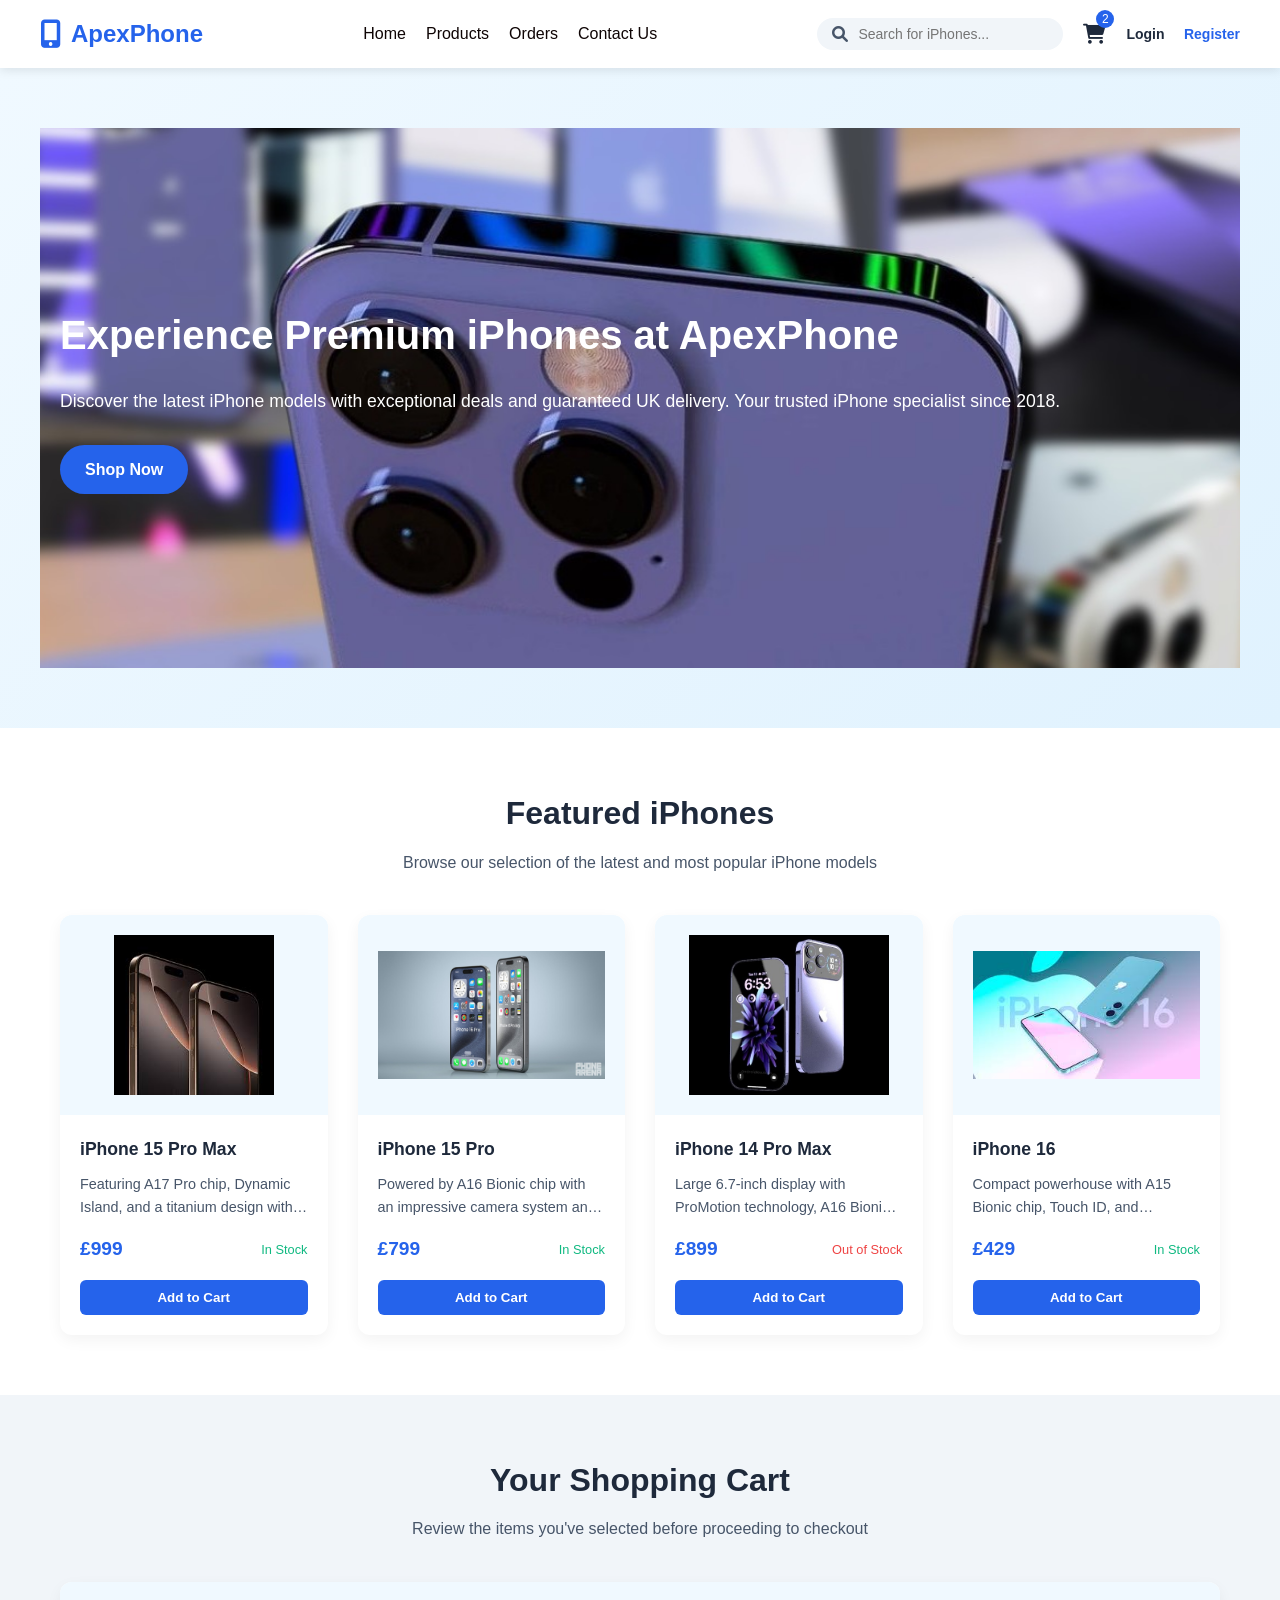
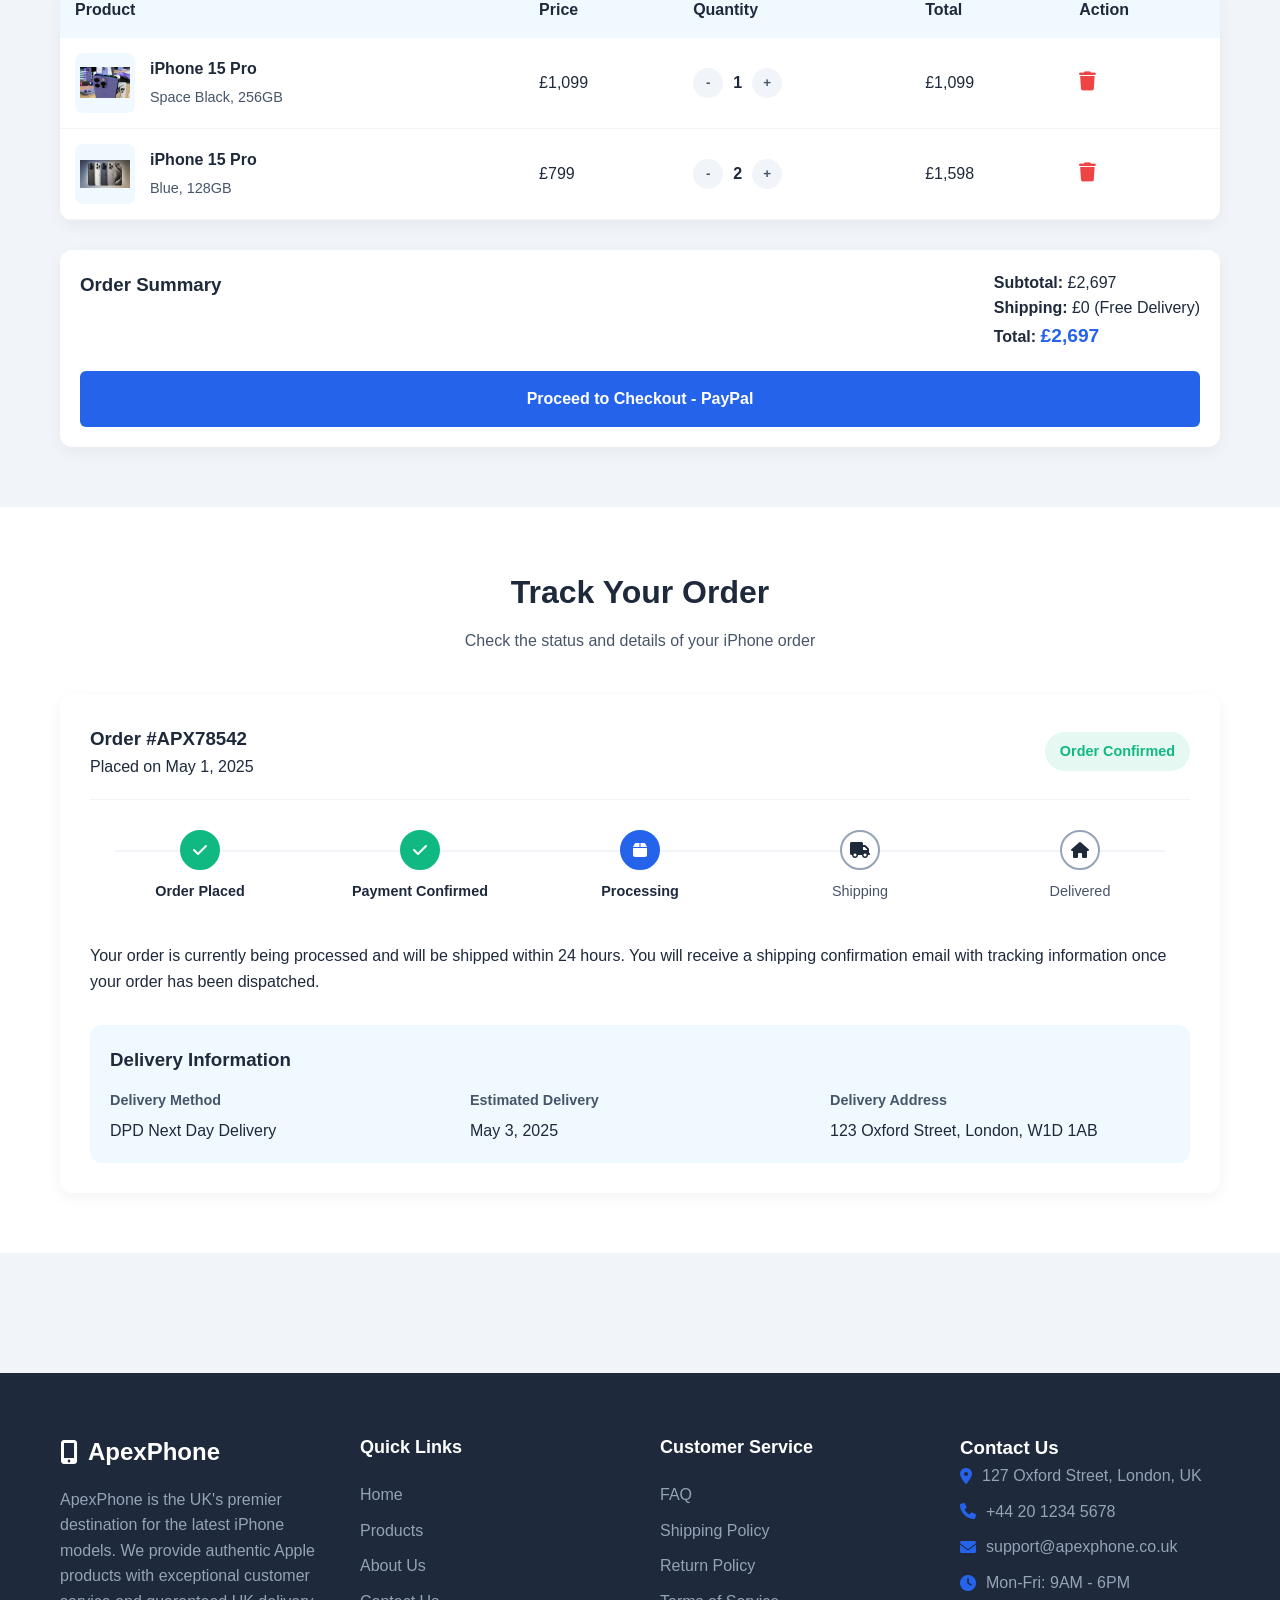
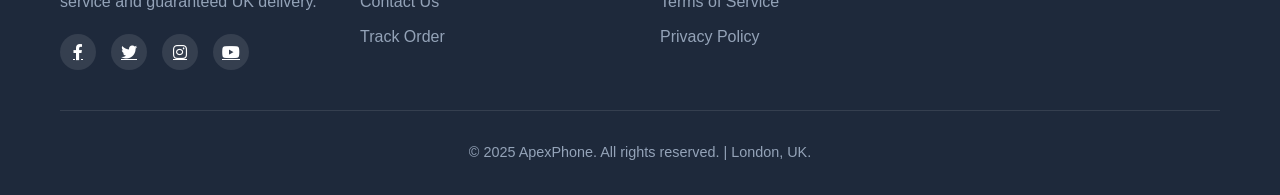
==== index.html @ 62a294e3 "apexphones" ====
<!DOCTYPE html>
<html lang="en">
    <head>
        <meta charset="UTF-8">
        <meta name="viewport" content="width=device-width, initial-scale=1.0">
        <title>ApexPhone - Premium iPhone Store</title>
        <link href="https://cdnjs.cloudflare.com/ajax/libs/font-awesome/6.0.0-beta3/css/all.min.css" rel="stylesheet">
        <link rel="stylesheet" href="styles.css">
    </head>

    <body>
        <!-- Header -->
        <header>
            <div class="container header-container">
                <a href="#" class="logo">
                    <i class="fas fa-mobile-alt"></i>
                    ApexPhone
                </a>
                <nav class="nav-menu" id="navMenu">
                    <ul>
                        <li><a href="#">Home</a></li>
                        <li><a href="#products">Products</a></li>
                        <li><a href="#orders">Orders</a></li>
                        <li><a href="#contact">Contact Us</a></li>
                    </ul>

                    <div class="mobile-menu-btn">☰</div>
                </nav>
                
                <div class="nav-btn">
                    <div class="search-box">
                        <i class="fas fa-search"></i>
                        <input type="text" placeholder="Search for iPhones...">
                    </div>
                    
                    <div class="cart-btn">
                        <i class="fas fa-shopping-cart"></i>
                        <div id="apexphone_cart" class="cart-count">2</div>
                    </div>
                    
                    <div class="auth-links">
                        <a href="login.html">Login</a>
                        <a href="register.html">Register</a>
                    </div>
                </div>
            </div>
        </header>
        
        <!-- Hero Section -->
        <section class="hero">
            <!-- <span class="hero-img">
                <img src="/images/i16PrMx.jpeg" alt="iPhone Hero Image">
            </span> -->
            <div class="container hero-content">
                <!-- <img src="/images/i16PrMx.jpeg" alt="iPhone Hero Image"> -->
                <div class="hero-text">
                    <h1>Experience Premium iPhones at ApexPhone</h1>
                    <p>Discover the latest iPhone models with exceptional deals and guaranteed UK delivery. Your trusted iPhone specialist since 2018.</p>
                    <a href="#" class="cta-btn">Shop Now</a>
                </div>
                <!-- <div class="hero-image">
                    <img src="/images/i16PrMx.jpeg" alt="iPhone Display">
                </div> -->
            </div>
        </section>
        
        <!-- Featured Products -->
        <section id="products" class="featured-products">
            <div class="container">
                <div class="section-header">
                    <h2>Featured iPhones</h2>
                    <p>Browse our selection of the latest and most popular iPhone models</p>
                </div>
                
                <div class="products-grid">
                    <!-- Product 1 -->
                    <div class="product-card">
                        <div class="product-img">
                            <img src="/images/15Pr.jpeg" alt="iPhone 15 Pro Max">
                        </div>
                        <div class="product-info">
                            <h3 class="product-name">iPhone 15 Pro Max</h3>
                            <p class="product-desc">Featuring A17 Pro chip, Dynamic Island, and a titanium design with a stunning Super Retina XDR display.</p>
                            <div class="product-footer">
                                <span class="product-price">£999</span>
                                <span class="stock-status in-stock">In Stock</span>
                            </div>
                            <button class="add-to-cart">Add to Cart</button>
                        </div>
                    </div>
                    
                    <!-- Product 2 -->
                    <div class="product-card">
                        <div class="product-img">
                            <img src="/images/15PrMax.jpg" alt="iPhone 15 Pro">
                        </div>
                        <div class="product-info">
                            <h3 class="product-name">iPhone 15 Pro</h3>
                            <p class="product-desc">Powered by A16 Bionic chip with an impressive camera system and all-day battery life.</p>
                            <div class="product-footer">
                                <span class="product-price">£799</span>
                                <span class="stock-status in-stock">In Stock</span>
                            </div>
                            <button class="add-to-cart">Add to Cart</button>
                        </div>
                    </div>
                    
                    <!-- Product 3 -->
                    <div class="product-card">
                        <div class="product-img">
                            <img src="/images/i15PrMx.jpg" alt="iPhone 14 Pro Max">
                        </div>
                        <div class="product-info">
                            <h3 class="product-name">iPhone 14 Pro Max</h3>
                            <p class="product-desc">Large 6.7-inch display with ProMotion technology, A16 Bionic, and pro-level camera system.</p>
                            <div class="product-footer">
                                <span class="product-price">£899</span>
                                <span class="stock-status out-stock">Out of Stock</span>
                            </div>
                            <button class="add-to-cart" disabled>Add to Cart</button>
                        </div>
                    </div>
                    
                    <!-- Product 4 -->
                    <div class="product-card">
                        <div class="product-img">
                            <img src="/images/i16.jpeg" alt="iPhone 16">
                        </div>
                        <div class="product-info">
                            <h3 class="product-name">iPhone 16</h3>
                            <p class="product-desc">Compact powerhouse with A15 Bionic chip, Touch ID, and exceptional value for money.</p>
                            <div class="product-footer">
                                <span class="product-price">£429</span>
                                <span class="stock-status in-stock">In Stock</span>
                            </div>
                            <button class="add-to-cart">Add to Cart</button>
                        </div>
                    </div>
                </div>
            </div>
        </section>
        
        <!-- Cart Section -->
        <section id="orders" class="cart-section">
            <div class="container">
                <div class="section-header">
                    <h2>Your Shopping Cart</h2>
                    <p>Review the items you've selected before proceeding to checkout</p>
                </div>
                
                <div class="cart-table">
                    <table>
                        <thead>
                            <tr>
                                <th>Product</th>
                                <th>Price</th>
                                <th>Quantity</th>
                                <th>Total</th>
                                <th>Action</th>
                            </tr>
                        </thead>
                        <tbody>
                            <!-- Cart Item 1 -->
                            <tr>
                                <td>
                                    <div class="cart-item">
                                        <img src="/images/i14PrMx.jpg" alt="iPhone 15 Pro Max">
                                        <div class="item-info">
                                            <h4>iPhone 15 Pro</h4>
                                            <p>Space Black, 256GB</p>
                                        </div>
                                    </div>
                                </td>
                                <td>£1,099</td>
                                <td>
                                    <div class="quantity-selector">
                                        <button class="quantity-btn">-</button>
                                        <span class="quantity">1</span>
                                        <button class="quantity-btn">+</button>
                                    </div>
                                </td>
                                <td>£1,099</td>
                                <td>
                                    <button class="remove-btn">
                                        <i class="fas fa-trash"></i>
                                    </button>
                                </td>
                            </tr>
                            
                            <!-- Cart Item 2 -->
                            <tr>
                                <td>
                                    <div class="cart-item">
                                        <img src="/images/i15Pr.jpeg" alt="iPhone 15 Pro">
                                        <div class="item-info">
                                            <h4>iPhone 15 Pro</h4>
                                            <p>Blue, 128GB</p>
                                        </div>
                                    </div>
                                </td>
                                <td>£799</td>
                                <td>
                                    <div class="quantity-selector">
                                        <button class="quantity-btn">-</button>
                                        <span class="quantity">2</span>
                                        <button class="quantity-btn">+</button>
                                    </div>
                                </td>
                                <td>£1,598</td>
                                <td>
                                    <button class="remove-btn">
                                        <i class="fas fa-trash"></i>
                                    </button>
                                </td>
                            </tr>
                        </tbody>
                    </table>
                </div>
                
                <div class="cart-total">
                    <div class="cart-summary">
                        <h3>Order Summary</h3>
                        <div>
                            <p><strong>Subtotal:</strong> £2,697</p>
                            <p><strong>Shipping:</strong> £0 (Free Delivery)</p>
                            <p><strong>Total:</strong> <span style="color: var(--primary); font-size: 1.2rem; font-weight: 700;">£2,697</span></p>
                        </div>
                    </div>
                    <a href="#" class="checkout-btn">Proceed to Checkout - PayPal</a>
                </div>
            </div>
        </section>
        
        <!-- Order Tracking -->
        <section class="tracking-section">
            <div class="container">
                <div class="section-header">
                    <h2>Track Your Order</h2>
                    <p>Check the status and details of your iPhone order</p>
                </div>
                
                <div class="tracking-card">
                    <div class="order-header">
                        <div>
                            <h3>Order #APX78542</h3>
                            <p>Placed on May 1, 2025</p>
                        </div>
                        <div class="order-status status-success">
                            Order Confirmed
                        </div>
                    </div>
                    
                    <div class="tracking-steps">
                        <div class="step-list">
                            <div class="step completed">
                                <div class="step-icon">
                                    <i class="fas fa-check"></i>
                                </div>
                                <div class="step-label">Order Placed</div>
                            </div>
                            
                            <div class="step completed">
                                <div class="step-icon">
                                    <i class="fas fa-check"></i>
                                </div>
                                <div class="step-label">Payment Confirmed</div>
                            </div>
                            
                            <div class="step active">
                                <div class="step-icon">
                                    <i class="fas fa-box"></i>
                                </div>
                                <div class="step-label">Processing</div>
                            </div>
                            
                            <div class="step">
                                <div class="step-icon">
                                    <i class="fas fa-truck"></i>
                                </div>
                                <div class="step-label">Shipping</div>
                            </div>
                            
                            <div class="step">
                                <div class="step-icon">
                                    <i class="fas fa-home"></i>
                                </div>
                                <div class="step-label">Delivered</div>
                            </div>
                        </div>
                    </div>
                    
                    <p>Your order is currently being processed and will be shipped within 24 hours. You will receive a shipping confirmation email with tracking information once your order has been dispatched.</p>
                    
                    <div class="delivery-info">
                        <h3 class="delivery-header">Delivery Information</h3>
                        <div class="delivery-details">
                            <div class="delivery-item">
                                <h4>Delivery Method</h4>
                                <p>DPD Next Day Delivery</p>
                            </div>
                            
                            <div class="delivery-item">
                                <h4>Estimated Delivery</h4>
                                <p>May 3, 2025</p>
                            </div>
                            
                            <div class="delivery-item">
                                <h4>Delivery Address</h4>
                                <p>123 Oxford Street, London, W1D 1AB</p>
                            </div>
                        </div>
                    </div>
                </div>
            </div>
        </section>
        
        <!-- Authentication Section -->
        <section class="auth-section">
            <div class="container auth-container">
                <!-- Login Form
                <div class="auth-card">
                    <div class="auth-header">
                        <h2>Login</h2>
                        <p>Welcome back! Please login to your account</p>
                    </div>
                    
                    <form>
                        <div class="form-group">
                            <label class="form-label">Email Address</label>
                            <input type="email" class="form-input" placeholder="your@email.com">
                        </div>
                        
                        <div class="form-group">
                            <label class="form-label">Password</label>
                            <input type="password" class="form-input" placeholder="••••••••">
                        </div>
                        
                        <div class="remember-me">
                            <input type="checkbox" id="remember">
                            <label for="remember">Remember me</label>
                        </div>
                        
                        <button type="submit" class="auth-btn">Login</button>
                        
                        <div class="auth-footer">
                            <p>Don't have an account? <a href="#">Register</a></p>
                        </div>
                    </form>
                </div> -->
                
                <!-- Register Form
                <div class="auth-card">
                    <div class="auth-header">
                        <h2>Register</h2>
                        <p>Create a new account to shop with us</p>
                    </div>
                    
                    <form>
                        <div class="form-group">
                            <label class="form-label">Username</label>
                            <input type="text" class="form-input" placeholder="johndoe">
                        </div>
                        
                        <div class="form-group">
                            <label class="form-label">Email Address</label>
                            <input type="email" class="form-input" placeholder="your@email.com">
                        </div>
                        
                        <div class="form-group">
                            <label class="form-label">Location</label>
                            <input type="text" class="form-input" placeholder="United Kingdom">
                        </div>
                        
                        <div class="form-group">
                            <label class="form-label">Password</label>
                            <input type="password" class="form-input" placeholder="••••••••">
                        </div>
                        
                        <div class="form-group">
                            <label class="form-label">Confirm Password</label>
                            <input type="password" class="form-input" placeholder="••••••••">
                        </div>
                        
                        <div class="terms-checkbox">
                            <input type="checkbox" id="terms">
                            <label for="terms">I agree to the <a href="#">Terms of Service</a> and <a href="#">Privacy Policy</a></label>
                        </div>
                        
                        <button type="submit" class="auth-btn">Create Account</button>
                        
                        <div class="auth-footer">
                            <p>Already have an account? <a href="#">Login</a></p>
                        </div>
                    </form>
                </div>
            </div> -->
        </section>
        
        <!-- Footer -->
        <footer>
            <div class="container">
                <div class="footer-content">
                    <div class="footer-about">
                        <div class="footer-logo">
                            <i class="fas fa-mobile-alt"></i>
                            ApexPhone
                        </div>
                        <p>ApexPhone is the UK's premier destination for the latest iPhone models. We provide authentic Apple products with exceptional customer service and guaranteed UK delivery.</p>
                        <div class="social-links">
                            <a href="#"><i class="fab fa-facebook-f"></i></a>
                            <a href="#"><i class="fab fa-twitter"></i></a>
                            <a href="#"><i class="fab fa-instagram"></i></a>
                            <a href="#"><i class="fab fa-youtube"></i></a>
                        </div>
                    </div>
                    
                    <div class="footer-links">
                        <h3>Quick Links</h3>
                        <ul>
                            <li><a href="#">Home</a></li>
                            <li><a href="#">Products</a></li>
                            <li><a href="#">About Us</a></li>
                            <li><a href="#">Contact Us</a></li>
                            <li><a href="#">Track Order</a></li>
                        </ul>
                    </div>
                    
                    <div class="footer-links">
                        <h3>Customer Service</h3>
                        <ul>
                            <li><a href="#">FAQ</a></li>
                            <li><a href="#">Shipping Policy</a></li>
                            <li><a href="#">Return Policy</a></li>
                            <li><a href="#">Terms of Service</a></li>
                            <li><a href="#">Privacy Policy</a></li>
                        </ul>
                    </div>
                    
                    <div id="contact" class="footer-contact">
                        <h3>Contact Us</h3>
                        <p><i class="fas fa-map-marker-alt"></i> 127 Oxford Street, London, UK</p>
                        <p><i class="fas fa-phone"></i> +44 20 1234 5678</p>
                        <p><i class="fas fa-envelope"></i> support@apexphone.co.uk</p>
                        <p><i class="fas fa-clock"></i> Mon-Fri: 9AM - 6PM</p>
                    </div>
                </div>
                
                <div class="footer-bottom">
                    <p>&copy; 2025 ApexPhone. All rights reserved. | London, UK.</p>
                </div>
            </div>
        </footer>
        <a href="#" class="back-to-top" id="back-to-top">↑</a>
        <script scr="script.js"></script>
    </body>
</html>
---- styles.css ----
:root {
        --primary: #2563eb;
        --primary-dark: #1d4ed8;
        --secondary: #f0f9ff;
        --accent: #3b82f6;
        --text: #1e293b;
        --light-gray: #f1f5f9;
        --mid-gray: #94a3b8;
        --dark-gray: #475569;
        --success: #10b981;
        --warning: #f59e0b;
        --danger: #ef4444;
        }

        * {
        margin: 0;
        padding: 0;
        box-sizing: border-box;
        font-family: 'Segoe UI', Tahoma, Geneva, Verdana, sans-serif;
        }

        html {
        scroll-behavior: smooth;
        }

        body {
        color: var(--text);
        background-color: #fff;
        line-height: 1.6;
        }

        .container {
        width: 100%;
        max-width: 1200px;
        margin: 0 auto;
        padding: 0 20px;
        }

        /* Header */
        header {
        background-color: #fff;
        box-shadow: 0 2px 10px rgba(0, 0, 0, 0.1);
        position: sticky;
        top: 0;
        z-index: 100;
        }

        .header-container {
        display: flex;
        justify-content: space-between;
        align-items: center;
        padding: 15px 0;
        }

        .logo {
        display: flex;
        align-items: center;
        font-size: 24px;
        font-weight: 700;
        color: var(--primary);
        text-decoration: none;
        }

        .logo i {
        margin-right: 10px;
        font-size: 28px;
        }

        /* Menu toggle */
        .mobile-menu-btn {
            font-size: 28px;
            background: none;
            border: none;
            color: white;
            cursor: pointer;
            display: none;
          }

          .nav-menu ul {
            display: flex;
            gap: 20px;
            list-style: none;
          }
          
          .nav-menu a {
            text-decoration: none;
            color: rgb(14, 4, 4);
          }
          
          @media (max-width: 768px) {
            .mobile-menu-btn {
              display: block;
            }
            .nav-menu {
              display: none;
              flex-direction: column;
              background-color: #fffdfd;
              padding: 10px;
              position: absolute;
              top: 60px;
              right: 0;
              width: 200px;
            }
            .nav-menu.show {
              display: flex;
            }
            .nav-menu ul {
              flex-direction: column;
              gap: 10px;
            }
          }

        /* Navigation */
        nav ul {
        display: flex;
        list-style: none;
        gap: 30px;
        }

        nav a {
        text-decoration: none;
        color: var(--text);
        font-weight: 500;
        transition: color 0.3s;
        font-size: 16px;
        }

        nav a:hover {
        color: var(--primary);
        }

        .nav-btn {
        display: flex;
        align-items: center;
        gap: 20px;
        }

        .cart-btn {
        position: relative;
        color: var(--text);
        font-size: 20px;
        cursor: pointer;
        }

        .cart-count {
        position: absolute;
        top: -8px;
        right: -8px;
        background-color: var(--primary);
        color: white;
        font-size: 12px;
        width: 18px;
        height: 18px;
        border-radius: 50%;
        display: flex;
        justify-content: center;
        align-items: center;
        }

        .search-box {
        display: flex;
        align-items: center;
        background-color: var(--light-gray);
        border-radius: 20px;
        padding: 8px 15px;
        transition: box-shadow 0.3s;
        }

        .search-box:focus-within {
        box-shadow: 0 0 0 2px var(--primary);
        }

        .search-box input {
        border: none;
        background: transparent;
        padding: 0 10px;
        outline: none;
        width: 200px;
        font-size: 14px;
        }

        .search-box i {
        color: var(--dark-gray);
        }

        .auth-links a {
        text-decoration: none;
        font-weight: 600;
        font-size: 14px;
        }

        .auth-links a:first-child {
        color: var(--text);
        margin-right: 15px;
        }

        .auth-links a:last-child {
        color: var(--primary);
        }

        /* Hero Section */
        .hero {
        background: linear-gradient(135deg, var(--secondary) 0%, #e0f2fe 100%);
        padding: 60px 0;
        position: relative;
        overflow: hidden;
        }

        .hero-content {
        /* display: flex;
        align-items: center;
        gap: 40px; */
        background-image: url('/images/i14PrMx.jpg');
        background-attachment: fixed;
        background-position: center;
        background-repeat: no-repeat;
        background-size: cover;
        height: 60vh;
        display: flex;
        align-items: center;
        justify-content: center;
        position: relative;
        }

        .hero-text {
        flex: 1;
        z-index: 1;
        }

        .hero-text h1 {
        font-size: 2.5rem;
        font-weight: 800;
        margin-bottom: 20px;
        color: white;
        }

        .hero-text p {
        font-size: 1.1rem;
        color: white;
        margin-bottom: 30px;
        }

        .hero-text .cta-btn {
        display: inline-block;
        background-color: var(--primary);
        color: white;
        padding: 12px 25px;
        border-radius: 25px;
        font-weight: 600;
        text-decoration: none;
        transition: background-color 0.3s;
        }

        .hero-text .cta-btn:hover {
        background-color: var(--primary-dark);
        }

        /* .hero-image {
        flex: 1;
        display: flex;
        justify-content: center;
        z-index: 1;
        } */

        .hero-image img {
        max-width: 100%;
        height: auto;
        filter: drop-shadow(0 10px 20px rgba(0, 0, 0, 0.15));
        transform: rotate(-5deg);
        }

        /* Featured Products */
        .featured-products {
        padding: 60px 0;
        }

        .section-header {
        text-align: center;
        margin-bottom: 40px;
        }

        .section-header h2 {
        font-size: 2rem;
        font-weight: 700;
        margin-bottom: 10px;
        }

        .section-header p {
        color: var(--dark-gray);
        max-width: 600px;
        margin: 0 auto;
        }

        .products-grid {
        display: grid;
        grid-template-columns: repeat(auto-fill, minmax(250px, 1fr));
        gap: 30px;
        }

        .product-card {
        background-color: white;
        border-radius: 12px;
        box-shadow: 0 5px 15px rgba(0, 0, 0, 0.05);
        overflow: hidden;
        transition: transform 0.3s, box-shadow 0.3s;
        }

        .product-card:hover {
        transform: translateY(-5px);
        box-shadow: 0 10px 25px rgba(0, 0, 0, 0.1);
        }

        .product-img {
        height: 200px;
        display: flex;
        justify-content: center;
        align-items: center;
        background-color: var(--secondary);
        padding: 20px;
        }

        .product-img img {
        max-height: 100%;
        max-width: 100%;
        object-fit: contain;
        }

        .product-info {
        padding: 20px;
        }

        .product-name {
        font-weight: 600;
        font-size: 1.1rem;
        margin-bottom: 10px;
        }

        .product-desc {
        color: var(--dark-gray);
        font-size: 0.9rem;
        margin-bottom: 15px;
        display: -webkit-box;
        -webkit-line-clamp: 2;
        -webkit-box-orient: vertical;
        overflow: hidden;
        }

        .product-footer {
        display: flex;
        justify-content: space-between;
        align-items: center;
        }

        .product-price {
        font-weight: 700;
        font-size: 1.2rem;
        color: var(--primary);
        }

        .stock-status {
        font-size: 0.8rem;
        font-weight: 500;
        }

        .in-stock {
        color: var(--success);
        }

        .out-stock {
        color: var(--danger);
        }

        .add-to-cart {
        display: block;
        width: 100%;
        background-color: var(--primary);
        color: white;
        border: none;
        padding: 10px;
        border-radius: 6px;
        font-weight: 600;
        cursor: pointer;
        margin-top: 15px;
        transition: background-color 0.3s;
        }

        .add-to-cart:hover {
        background-color: var(--primary-dark);
        }

        /* Cart Section */
        .cart-section {
        padding: 60px 0;
        background-color: var(--light-gray);
        }

        .cart-table {
        width: 100%;
        background-color: white;
        border-radius: 12px;
        box-shadow: 0 5px 15px rgba(0, 0, 0, 0.05);
        overflow: hidden;
        }

        .cart-table table {
        width: 100%;
        border-collapse: collapse;
        }

        .cart-table th {
        background-color: var(--secondary);
        padding: 15px;
        text-align: left;
        font-weight: 600;
        color: var(--text);
        }

        .cart-table td {
        padding: 15px;
        border-bottom: 1px solid var(--light-gray);
        }

        .cart-item {
        display: flex;
        align-items: center;
        gap: 15px;
        }

        .cart-item img {
        width: 60px;
        height: 60px;
        object-fit: contain;
        background-color: var(--secondary);
        padding: 5px;
        border-radius: 8px;
        }

        .item-info h4 {
        margin-bottom: 5px;
        }

        .item-info p {
        color: var(--dark-gray);
        font-size: 0.9rem;
        }

        .quantity-selector {
        display: flex;
        align-items: center;
        gap: 10px;
        }

        .quantity-btn {
        background-color: var(--light-gray);
        border: none;
        width: 30px;
        height: 30px;
        border-radius: 50%;
        display: flex;
        justify-content: center;
        align-items: center;
        cursor: pointer;
        font-weight: bold;
        color: var(--dark-gray);
        }

        .quantity {
        font-weight: 600;
        }

        .remove-btn {
        background-color: transparent;
        border: none;
        color: var(--danger);
        cursor: pointer;
        font-size: 1.2rem;
        }

        .cart-total {
        margin-top: 30px;
        background-color: white;
        border-radius: 12px;
        box-shadow: 0 5px 15px rgba(0, 0, 0, 0.05);
        padding: 20px;
        }

        .cart-summary {
        display: flex;
        justify-content: space-between;
        margin-bottom: 20px;
        }

        .checkout-btn {
        display: block;
        width: 100%;
        background-color: var(--primary);
        color: white;
        border: none;
        padding: 15px;
        border-radius: 6px;
        font-weight: 600;
        cursor: pointer;
        transition: background-color 0.3s;
        text-align: center;
        text-decoration: none;
        }

        .checkout-btn:hover {
        background-color: var(--primary-dark);
        }

        /* Order Tracking */
        .tracking-section {
        padding: 60px 0;
        }

        .tracking-card {
        background-color: white;
        border-radius: 12px;
        box-shadow: 0 5px 15px rgba(0, 0, 0, 0.05);
        padding: 30px;
        }

        .order-header {
        display: flex;
        justify-content: space-between;
        align-items: center;
        margin-bottom: 30px;
        padding-bottom: 20px;
        border-bottom: 1px solid var(--light-gray);
        }

        .order-status {
        padding: 8px 15px;
        border-radius: 20px;
        font-weight: 600;
        font-size: 0.9rem;
        }

        .status-success {
        background-color: rgba(16, 185, 129, 0.1);
        color: var(--success);
        }

        .status-pending {
        background-color: rgba(245, 158, 11, 0.1);
        color: var(--warning);
        }

        .status-failed {
        background-color: rgba(239, 68, 68, 0.1);
        color: var(--danger);
        }

        .tracking-steps {
        position: relative;
        counter-reset: step;
        margin-bottom: 40px;
        }

        .tracking-steps::before {
        content: '';
        position: absolute;
        top: 20px;
        left: 25px;
        width: calc(100% - 50px);
        height: 2px;
        background-color: var(--light-gray);
        z-index: 1;
        }

        .step-list {
        display: flex;
        justify-content: space-between;
        position: relative;
        z-index: 2;
        }

        .step {
        display: flex;
        flex-direction: column;
        align-items: center;
        flex: 1;
        }

        .step-icon {
        width: 40px;
        height: 40px;
        border-radius: 50%;
        background-color: white;
        border: 2px solid var(--mid-gray);
        display: flex;
        justify-content: center;
        align-items: center;
        margin-bottom: 10px;
        position: relative;
        }

        .step.active .step-icon {
        background-color: var(--primary);
        border-color: var(--primary);
        color: white;
        }

        .step.completed .step-icon {
        background-color: var(--success);
        border-color: var(--success);
        color: white;
        }

        .step-label {
        font-size: 0.9rem;
        font-weight: 500;
        color: var(--dark-gray);
        text-align: center;
        }

        .step.active .step-label,
        .step.completed .step-label {
        color: var(--text);
        font-weight: 600;
        }

        .delivery-info {
        background-color: var(--secondary);
        border-radius: 12px;
        padding: 20px;
        margin-top: 30px;
        }

        .delivery-header {
        font-weight: 600;
        margin-bottom: 15px;
        }

        .delivery-details {
        display: grid;
        grid-template-columns: repeat(auto-fit, minmax(200px, 1fr));
        gap: 20px;
        }

        .delivery-item h4 {
        font-size: 0.9rem;
        color: var(--dark-gray);
        margin-bottom: 5px;
        }

        .delivery-item p {
        font-weight: 500;
        }

        /* Authentication */
        .auth-section {
        padding: 60px 0;
        background-color: var(--light-gray);
        }

        .auth-container {
        display: flex;
        gap: 30px;
        justify-content: center;
        }

        .auth-card {
        background-color: white;
        border-radius: 12px;
        box-shadow: 0 5px 15px rgba(0, 0, 0, 0.05);
        padding: 30px;
        width: 100%;
        max-width: 400px;
        }

        .auth-header {
        text-align: center;
        margin-bottom: 30px;
        }

        .auth-header h2 {
        font-size: 1.5rem;
        margin-bottom: 10px;
        }

        .auth-header p {
        color: var(--dark-gray);
        }

        .form-group {
        margin-bottom: 20px;
        }

        .form-label {
        display: block;
        margin-bottom: 8px;
        font-weight: 500;
        }

        .form-input {
        width: 100%;
        padding: 12px 15px;
        border: 1px solid var(--mid-gray);
        border-radius: 6px;
        font-size: 16px;
        transition: border-color 0.3s;
        }

        .form-input:focus {
        outline: none;
        border-color: var(--primary);
        }

        .remember-me {
        display: flex;
        align-items: center;
        gap: 10px;
        margin-bottom: 20px;
        }

        .terms-checkbox {
        display: flex;
        align-items: flex-start;
        gap: 10px;
        margin-bottom: 20px;
        }

        .terms-checkbox input {
        margin-top: 5px;
        }

        .terms-checkbox label {
        font-size: 0.9rem;
        color: var(--dark-gray);
        }

        .terms-checkbox a {
        color: var(--primary);
        text-decoration: none;
        }

        .auth-btn {
        display: block;
        width: 100%;
        background-color: var(--primary);
        color: white;
        border: none;
        padding: 12px;
        border-radius: 6px;
        font-weight: 600;
        cursor: pointer;
        transition: background-color 0.3s;
        margin-bottom: 20px;
        }

        .auth-btn:hover {
        background-color: var(--primary-dark);
        }

        .auth-footer {
        text-align: center;
        color: var(--dark-gray);
        font-size: 0.9rem;
        }

        .auth-footer a {
        color: var(--primary);
        text-decoration: none;
        font-weight: 500;
        }

        /* Footer */
        footer {
        background-color: #1e293b;
        color: white;
        padding: 60px 0 30px;
        }

        .footer-content {
        display: grid;
        grid-template-columns: repeat(auto-fit, minmax(200px, 1fr));
        gap: 40px;
        margin-bottom: 40px;
        }

        .footer-logo {
        font-size: 24px;
        font-weight: 700;
        margin-bottom: 15px;
        display: flex;
        align-items: center;
        color: white;
        }

        .footer-logo i {
        margin-right: 10px;
        }

        .footer-about p {
        color: #94a3b8;
        margin-bottom: 20px;
        }

        .social-links {
        display: flex;
        gap: 15px;
        }

        .social-links a {
        display: flex;
        justify-content: center;
        align-items: center;
        width: 36px;
        height: 36px;
        background-color: rgba(255, 255, 255, 0.1);
        border-radius: 50%;
        color: white;
        transition: background-color 0.3s;
        }

        .social-links a:hover {
        background-color: var(--primary);
        }

        .footer-links h3 {
        font-size: 18px;
        font-weight: 600;
        margin-bottom: 20px;
        color: white;
        }

        .footer-links ul {
        list-style: none;
        }

        .footer-links li {
        margin-bottom: 10px;
        }

        .footer-links a {
        color: #94a3b8;
        text-decoration: none;
        transition: color 0.3s;
        }

        .footer-links a:hover {
        color: white;
        }

        .footer-contact p {
        color: #94a3b8;
        margin-bottom: 10px;
        display: flex;
        align-items: center;
        }

        .footer-contact i {
        margin-right: 10px;
        color: var(--primary);
        }

        .footer-bottom {
        text-align: center;
        padding-top: 30px;
        border-top: 1px solid rgba(255, 255, 255, 0.1);
        color: #94a3b8;
        font-size: 0.9rem;
        }

        /* Responsive */
        @media (max-width: 992px) {
        .hero-content {
            flex-direction: column;
        }

        .hero-text, .hero-image {
            text-align: center;
        }
        }

        @media (max-width: 768px) {
        nav ul {
            display: none;
        }

        .search-box {
            display: none;
        }

        .nav-btn {
            margin-left: auto;
        }

        .auth-container {
            flex-direction: column;
        }

        .tracking-steps::before {
            left: 0;
            width: 100%;
        }
        }

        .back-to-top {
            position: fixed;
            bottom: 20px;
            right: 20px;
            background-color: #2c3e50;
            color: white;
            width: 50px;
            height: 50px;
            border-radius: 50%;
            display: flex;
            align-items: center;
            justify-content: center;
            text-decoration: none;
            opacity: 0;
            transition: opacity 0.3s ease;
            box-shadow: 0 2px 5px rgba(0, 0, 0, 0.3);
        }
        
        .back-to-top.visible {
            opacity: 1;
        }
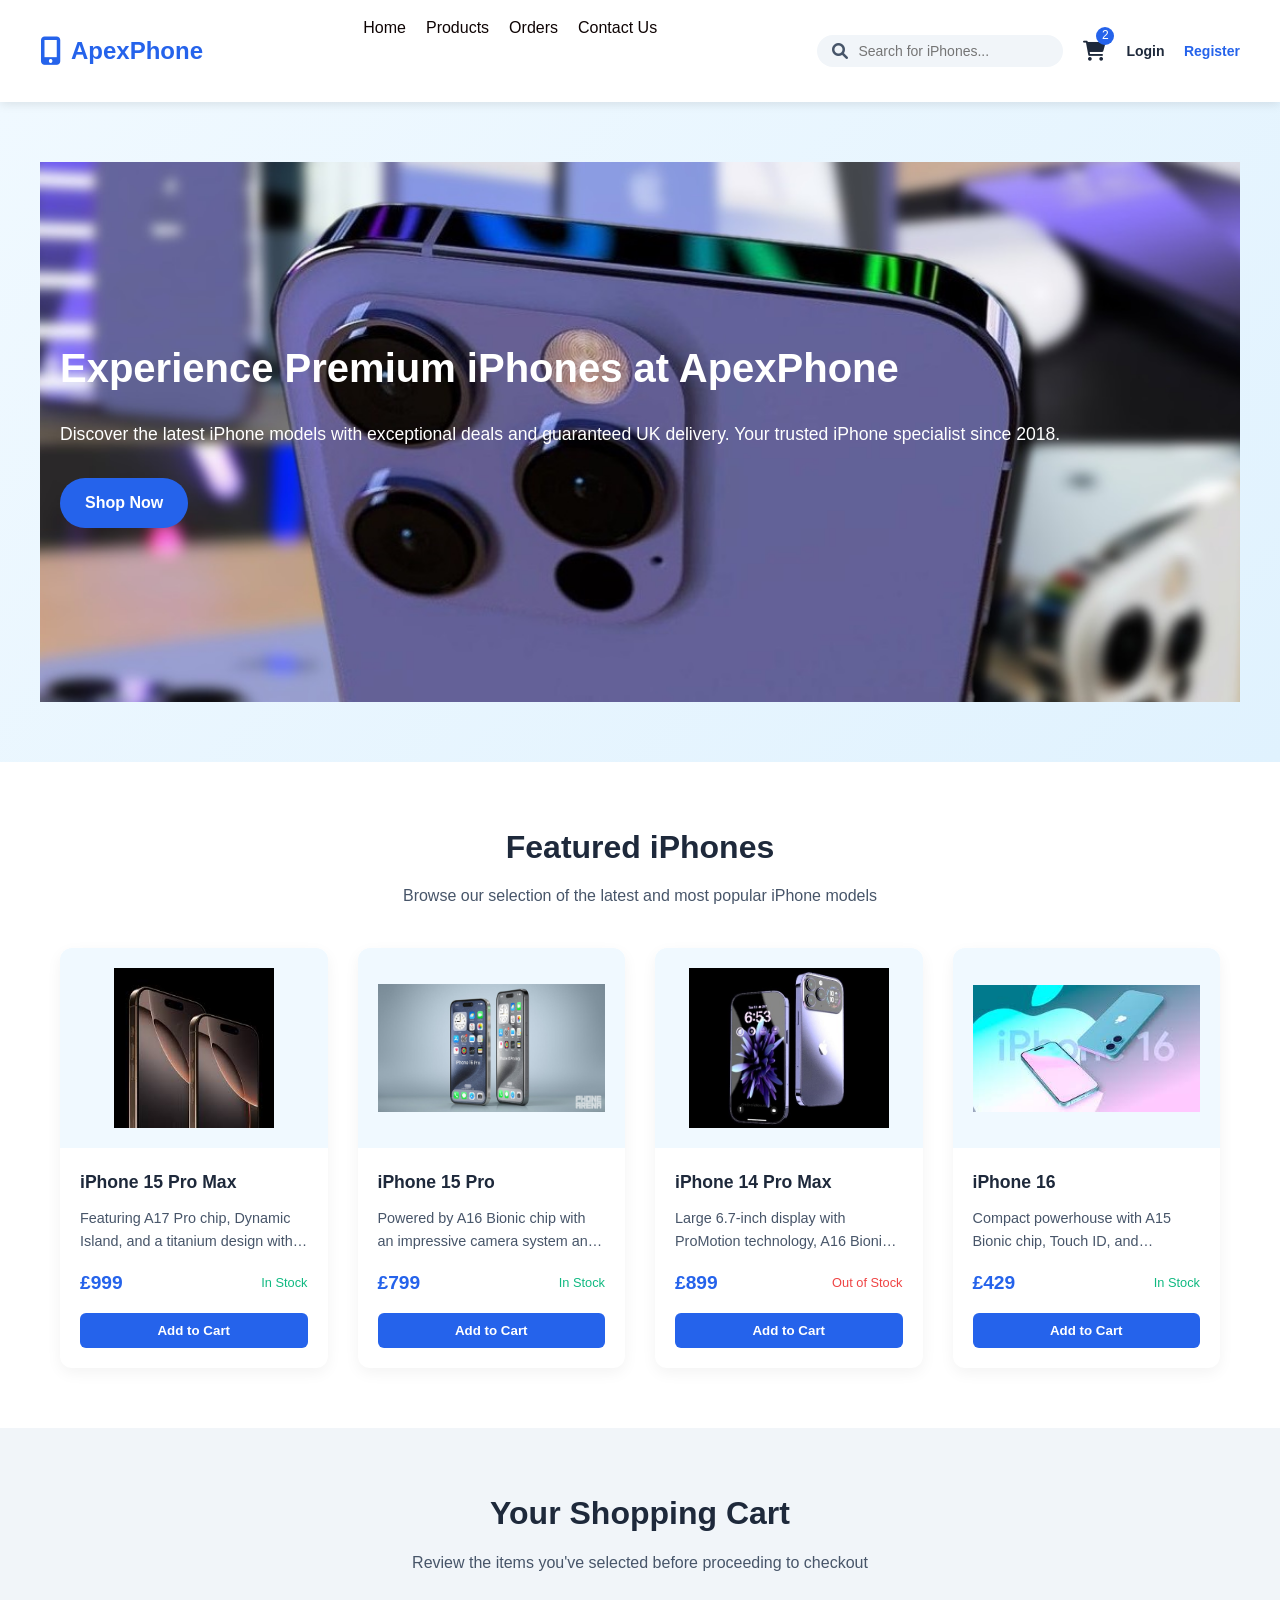
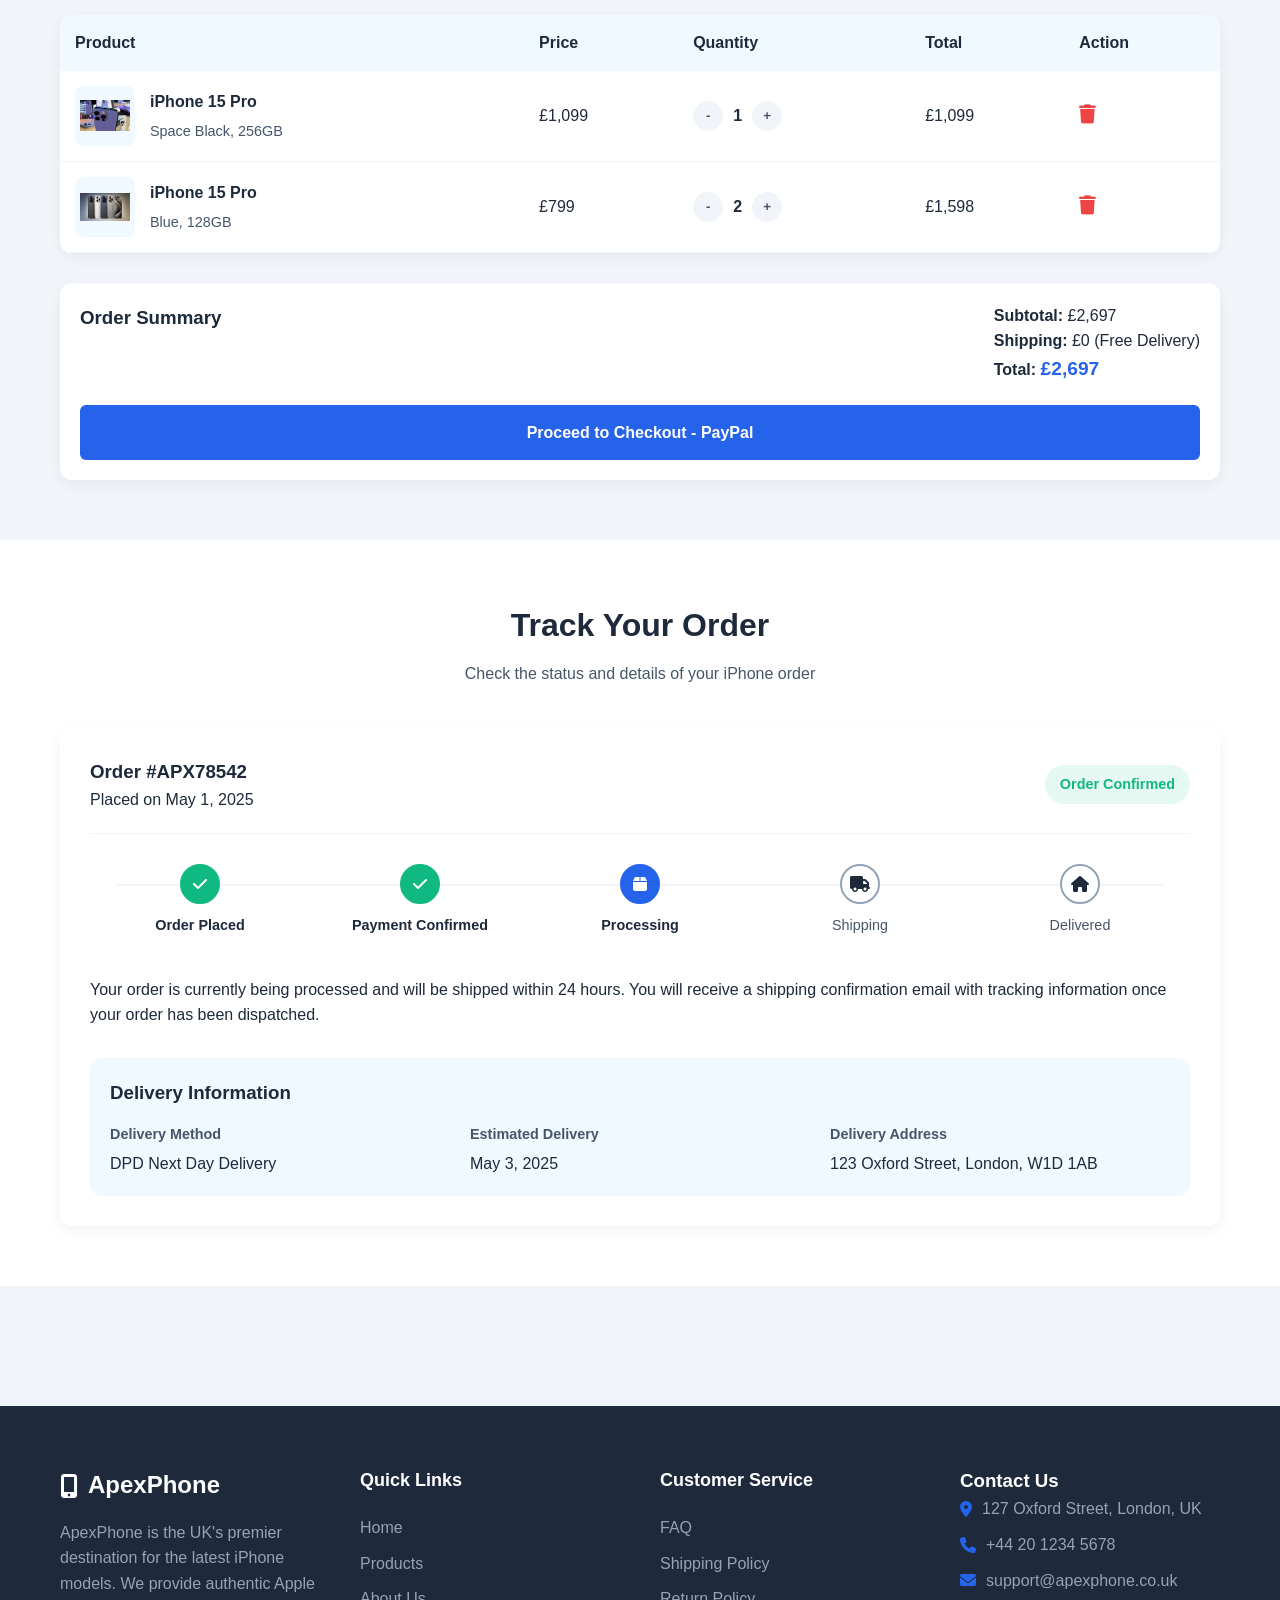
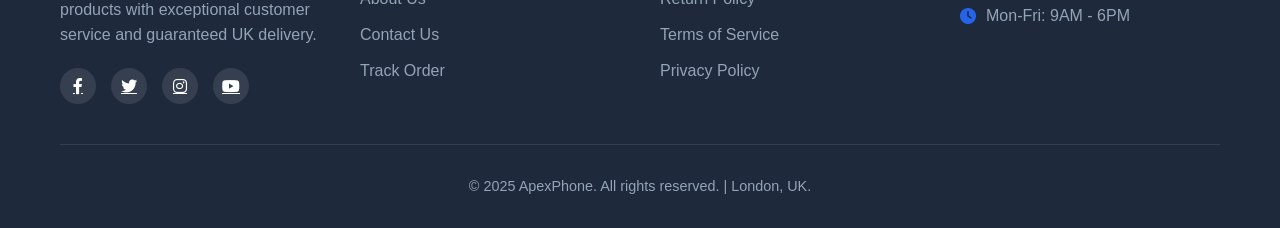
==== commit c996d950: "apexphones" ====
--- a/index.html
+++ b/index.html
@@ -56,7 +56,7 @@
                 <div class="hero-text">
                     <h1>Experience Premium iPhones at ApexPhone</h1>
                     <p>Discover the latest iPhone models with exceptional deals and guaranteed UK delivery. Your trusted iPhone specialist since 2018.</p>
-                    <a href="#" class="cta-btn">Shop Now</a>
+                    <a href="#products" class="cta-btn">Shop Now</a>
                 </div>
                 <!-- <div class="hero-image">
                     <img src="/images/i16PrMx.jpeg" alt="iPhone Display">
@@ -76,7 +76,7 @@
                     <!-- Product 1 -->
                     <div class="product-card">
                         <div class="product-img">
-                            <img src="/images/15Pr.jpeg" alt="iPhone 15 Pro Max">
+                            <img src="15Pr.jpeg" alt="iPhone 15 Pro Max">
                         </div>
                         <div class="product-info">
                             <h3 class="product-name">iPhone 15 Pro Max</h3>
@@ -92,7 +92,7 @@
                     <!-- Product 2 -->
                     <div class="product-card">
                         <div class="product-img">
-                            <img src="/images/15PrMax.jpg" alt="iPhone 15 Pro">
+                            <img src="15PrMax.jpg" alt="iPhone 15 Pro">
                         </div>
                         <div class="product-info">
                             <h3 class="product-name">iPhone 15 Pro</h3>
@@ -108,7 +108,7 @@
                     <!-- Product 3 -->
                     <div class="product-card">
                         <div class="product-img">
-                            <img src="/images/i15PrMx.jpg" alt="iPhone 14 Pro Max">
+                            <img src="i15PrMx.jpg" alt="iPhone 14 Pro Max">
                         </div>
                         <div class="product-info">
                             <h3 class="product-name">iPhone 14 Pro Max</h3>
@@ -124,7 +124,7 @@
                     <!-- Product 4 -->
                     <div class="product-card">
                         <div class="product-img">
-                            <img src="/images/i16.jpeg" alt="iPhone 16">
+                            <img src="i16.jpeg" alt="iPhone 16">
                         </div>
                         <div class="product-info">
                             <h3 class="product-name">iPhone 16</h3>
@@ -164,7 +164,7 @@
                             <tr>
                                 <td>
                                     <div class="cart-item">
-                                        <img src="/images/i14PrMx.jpg" alt="iPhone 15 Pro Max">
+                                        <img src="i14PrMx.jpg" alt="iPhone 15 Pro Max">
                                         <div class="item-info">
                                             <h4>iPhone 15 Pro</h4>
                                             <p>Space Black, 256GB</p>
@@ -191,7 +191,7 @@
                             <tr>
                                 <td>
                                     <div class="cart-item">
-                                        <img src="/images/i15Pr.jpeg" alt="iPhone 15 Pro">
+                                        <img src="i15Pr.jpeg" alt="iPhone 15 Pro">
                                         <div class="item-info">
                                             <h4>iPhone 15 Pro</h4>
                                             <p>Blue, 128GB</p>
--- a/styles.css
+++ b/styles.css
@@ -68,12 +68,12 @@
 
         /* Menu toggle */
         .mobile-menu-btn {
-            font-size: 28px;
+            font-size: 1.8rem;
             background: none;
             border: none;
             color: white;
             cursor: pointer;
-            display: none;
+            display: block;
           }
 
           .nav-menu ul {
@@ -85,6 +85,7 @@
           .nav-menu a {
             text-decoration: none;
             color: rgb(14, 4, 4);
+            padding: 10px 0;
           }
           
           @media (max-width: 768px) {
@@ -99,7 +100,8 @@
               position: absolute;
               top: 60px;
               right: 0;
-              width: 200px;
+              left: 0;
+              z-index: 1000;
             }
             .nav-menu.show {
               display: flex;
@@ -210,7 +212,7 @@
         /* display: flex;
         align-items: center;
         gap: 40px; */
-        background-image: url('/images/i14PrMx.jpg');
+        background-image: url('i14PrMx.jpg');
         background-attachment: fixed;
         background-position: center;
         background-repeat: no-repeat;
@@ -870,7 +872,7 @@
             flex-direction: column;
         }
 
-        .hero-text, .hero-image {
+        .hero-text {
             text-align: center;
         }
         }
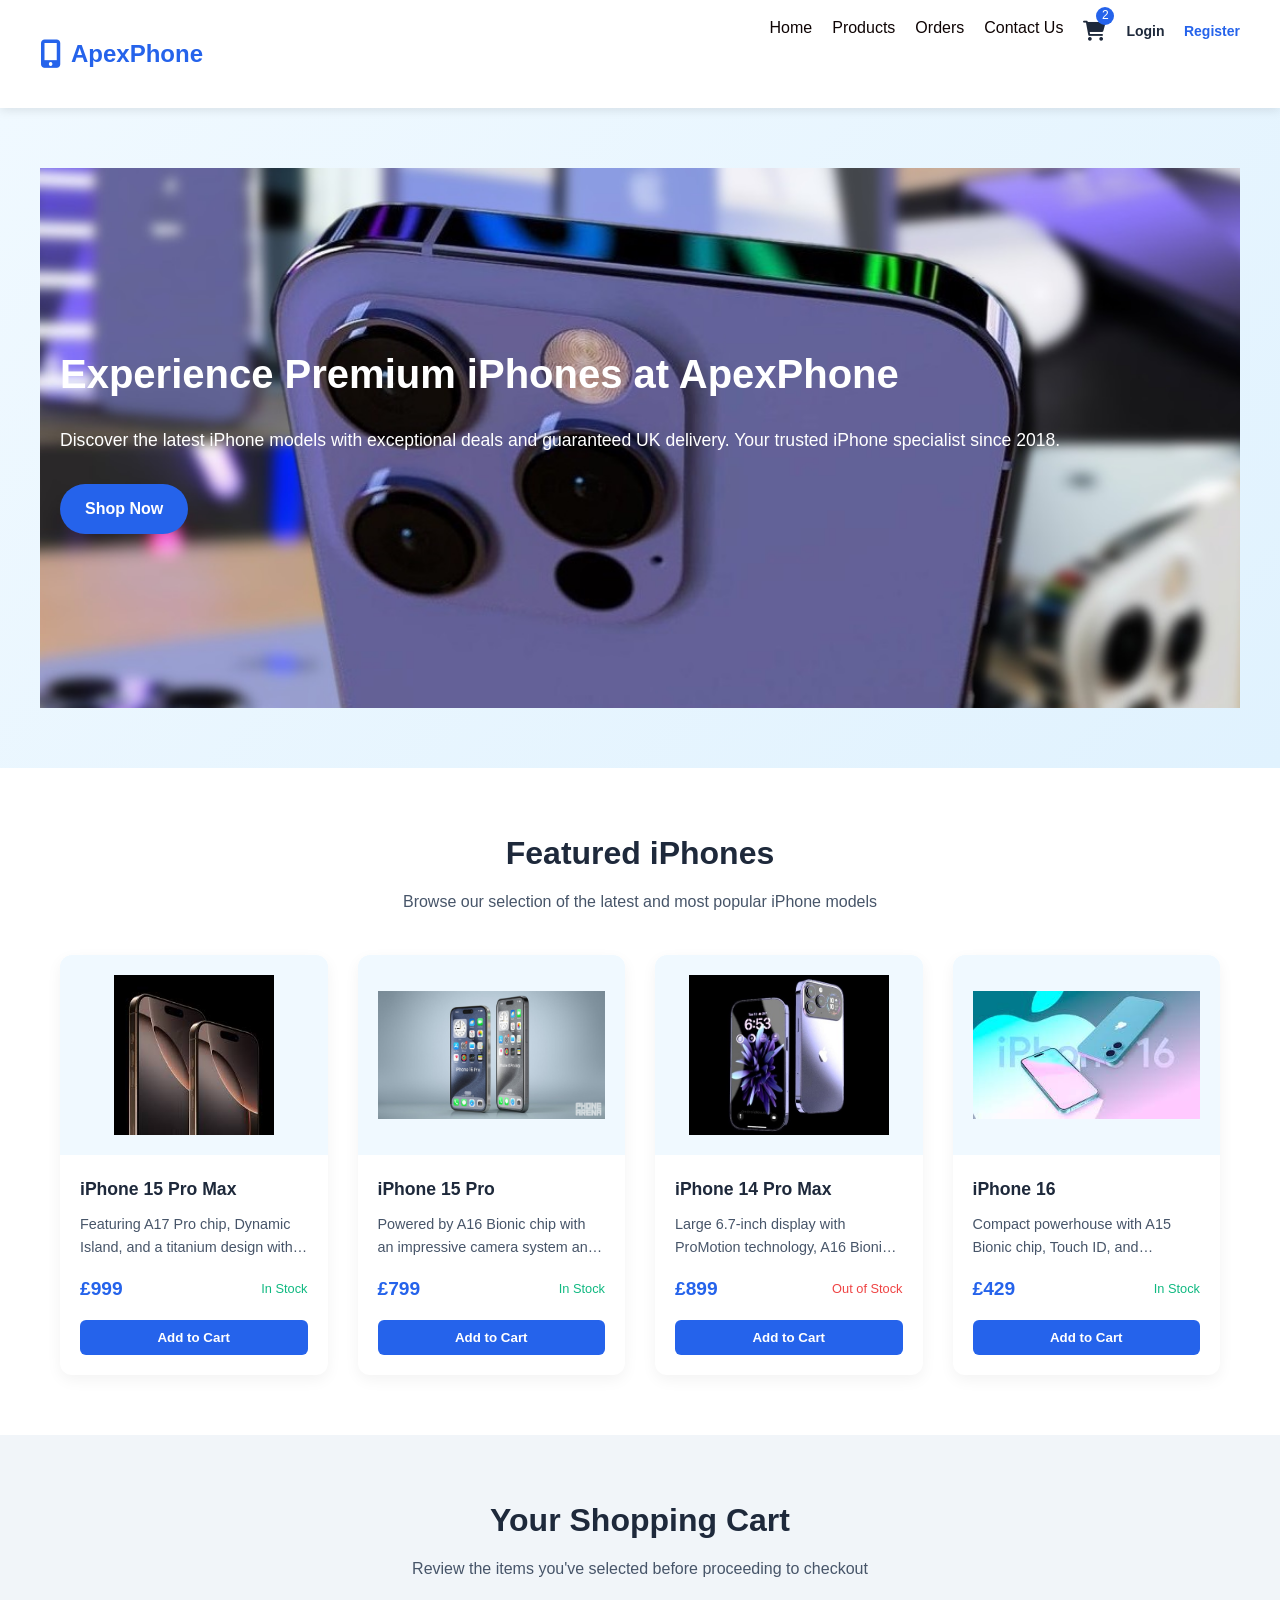
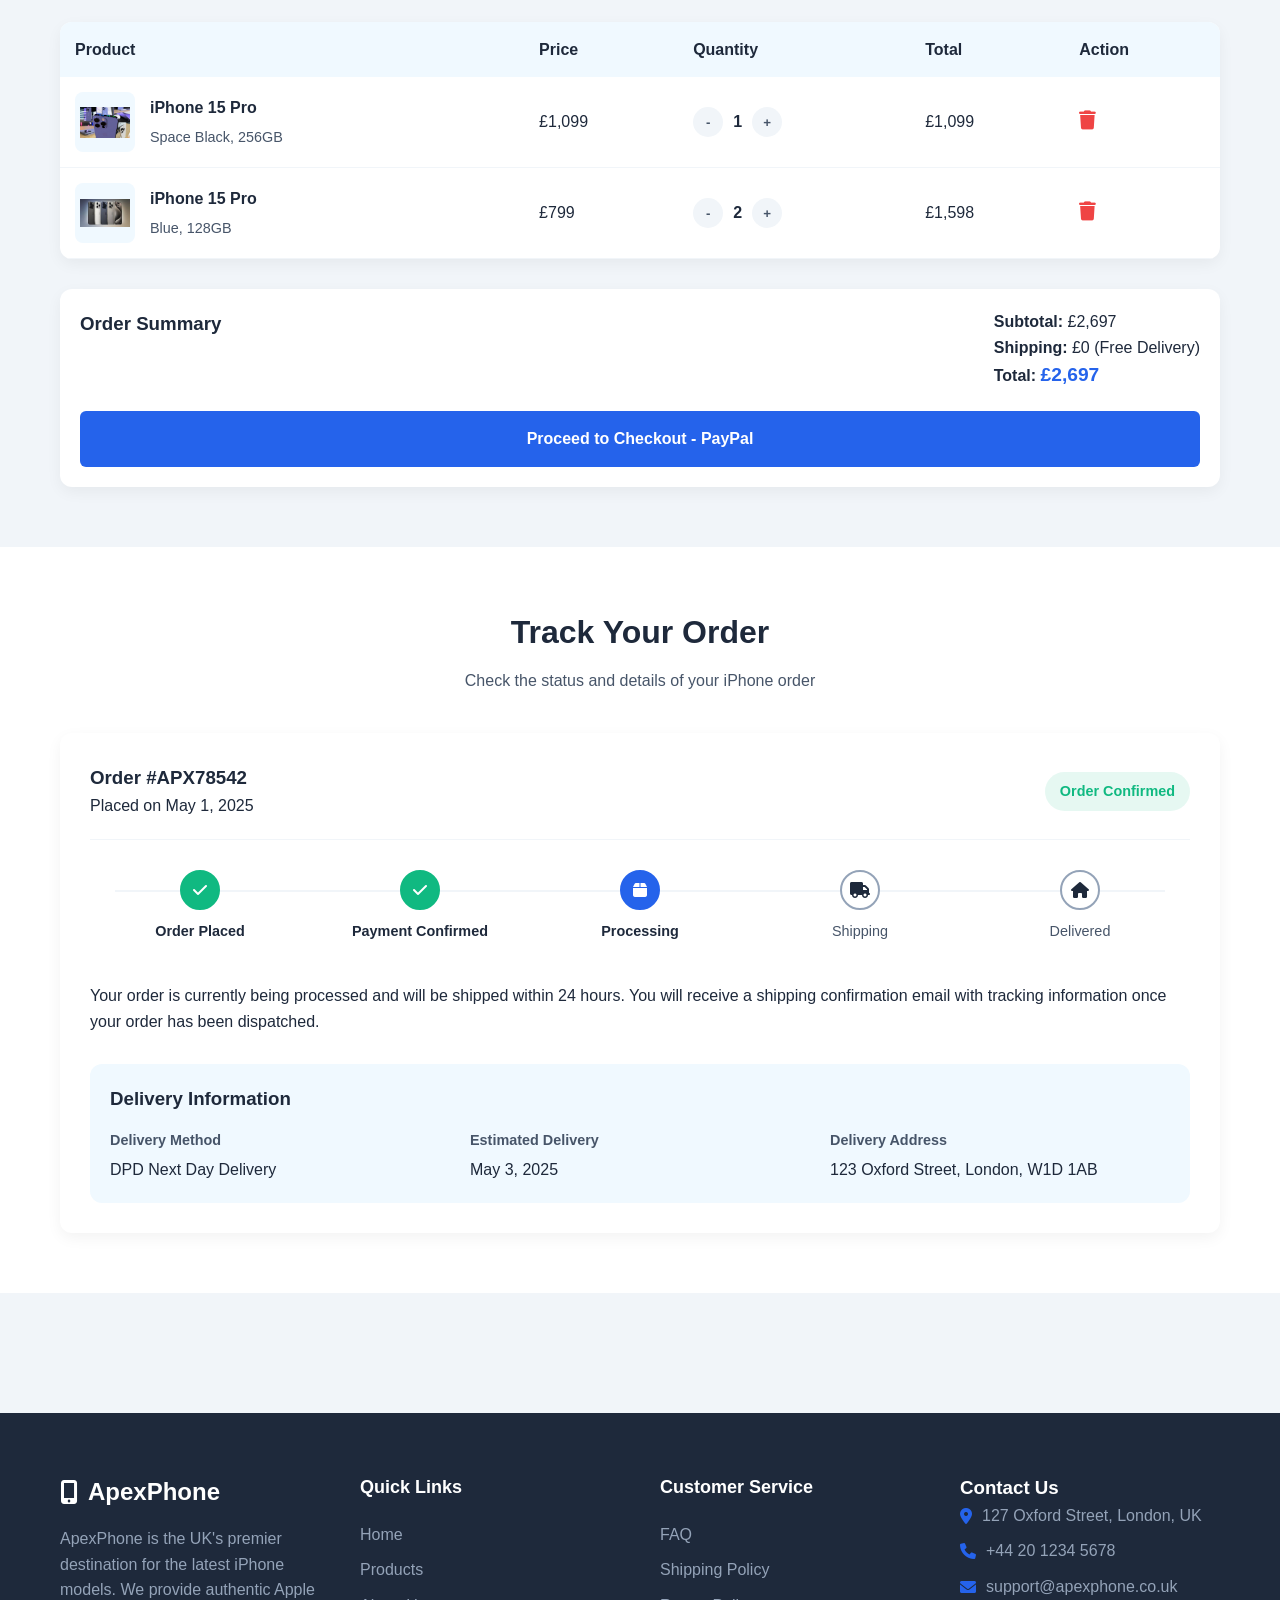
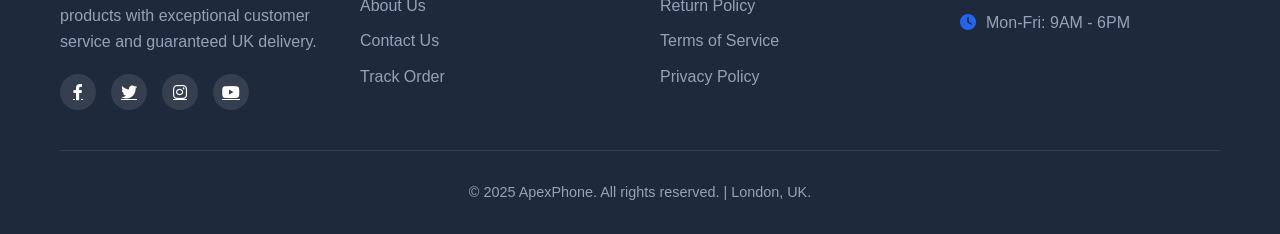
==== commit 61a0c9fe: "apexphones" ====
--- a/index.html
+++ b/index.html
@@ -22,17 +22,23 @@
                         <li><a href="#products">Products</a></li>
                         <li><a href="#orders">Orders</a></li>
                         <li><a href="#contact">Contact Us</a></li>
+                        <div class="nav-btn">
+                            <div class="cart-btn">
+                                <i class="fas fa-shopping-cart"></i>
+                                <div id="apexphone_cart" class="cart-count">2</div>
+                            </div>
+                            
+                            <div class="auth-links">
+                                <a href="login.html">Login</a>
+                                <a href="register.html">Register</a>
+                            </div>
+                        </div>
                     </ul>
 
                     <div class="mobile-menu-btn">☰</div>
                 </nav>
                 
-                <div class="nav-btn">
-                    <div class="search-box">
-                        <i class="fas fa-search"></i>
-                        <input type="text" placeholder="Search for iPhones...">
-                    </div>
-                    
+                <!-- <div class="nav-btn">
                     <div class="cart-btn">
                         <i class="fas fa-shopping-cart"></i>
                         <div id="apexphone_cart" class="cart-count">2</div>
@@ -42,7 +48,7 @@
                         <a href="login.html">Login</a>
                         <a href="register.html">Register</a>
                     </div>
-                </div>
+                </div> -->
             </div>
         </header>
         
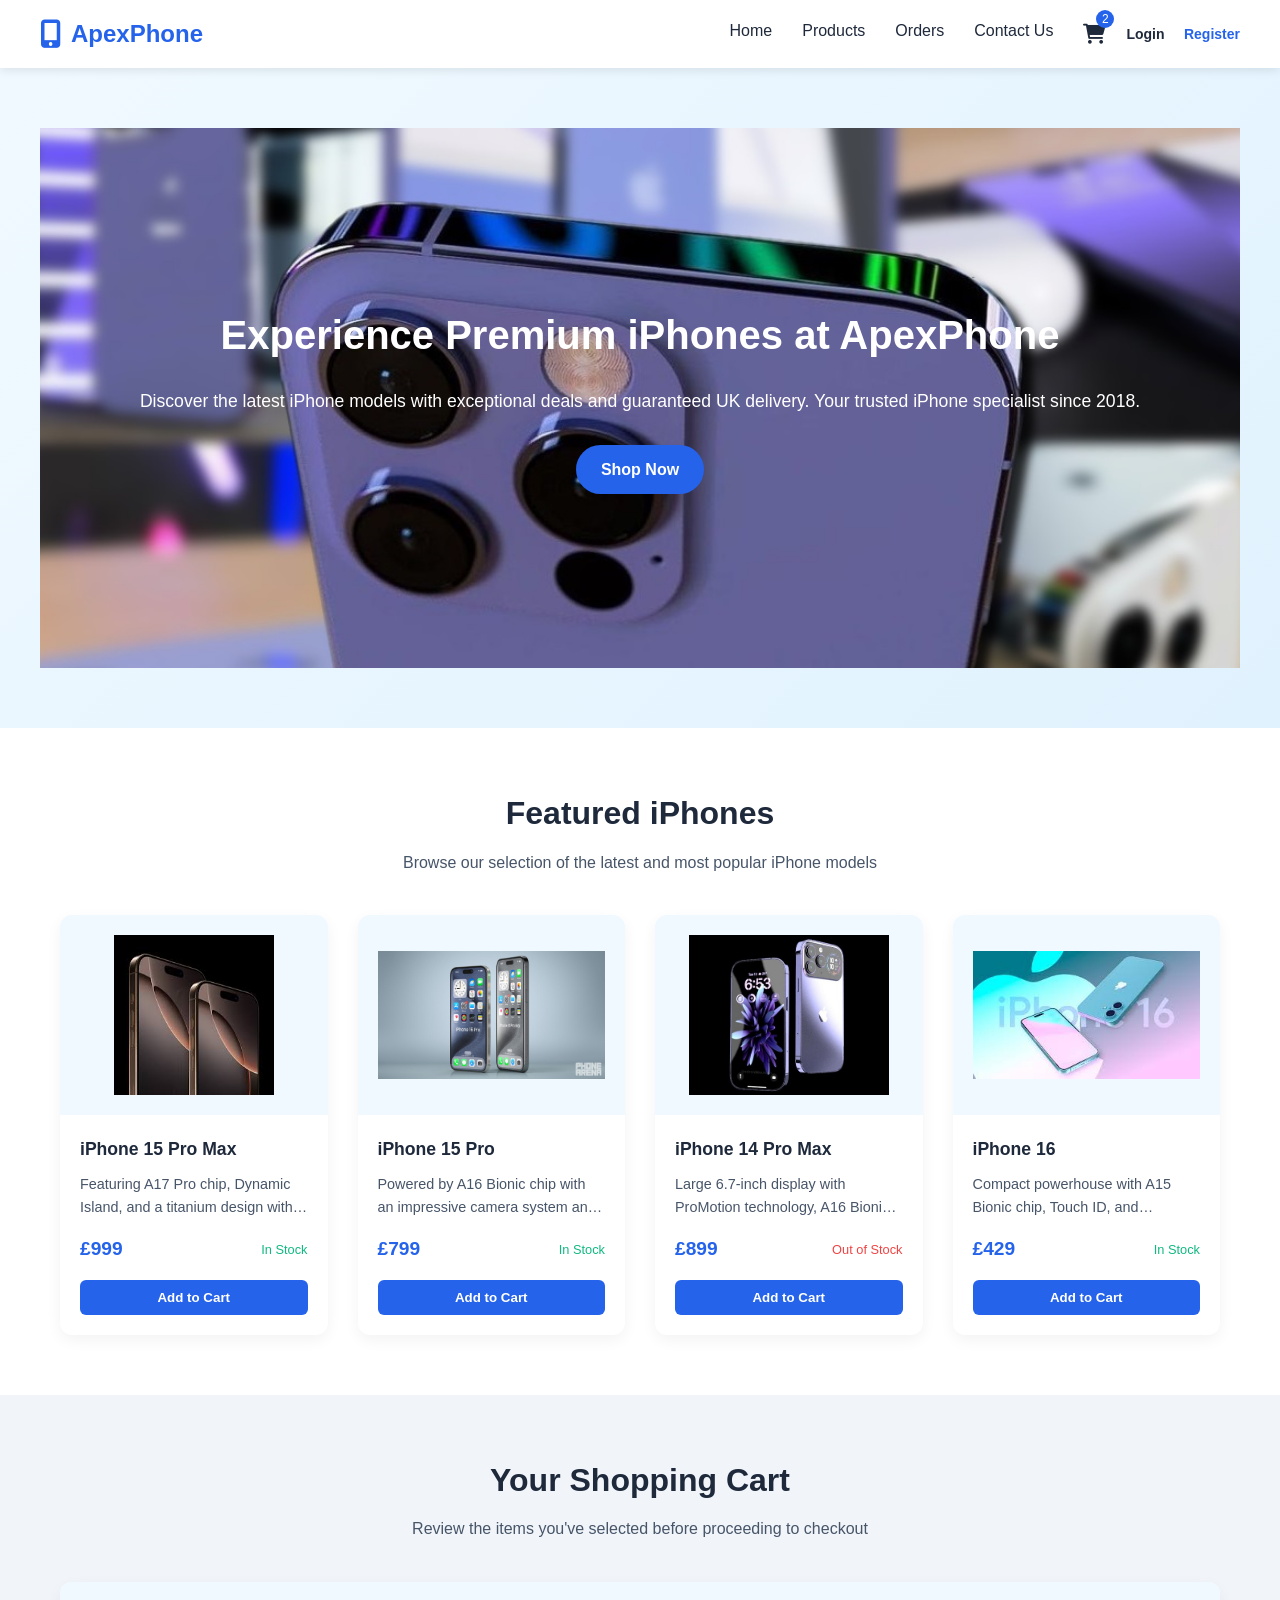
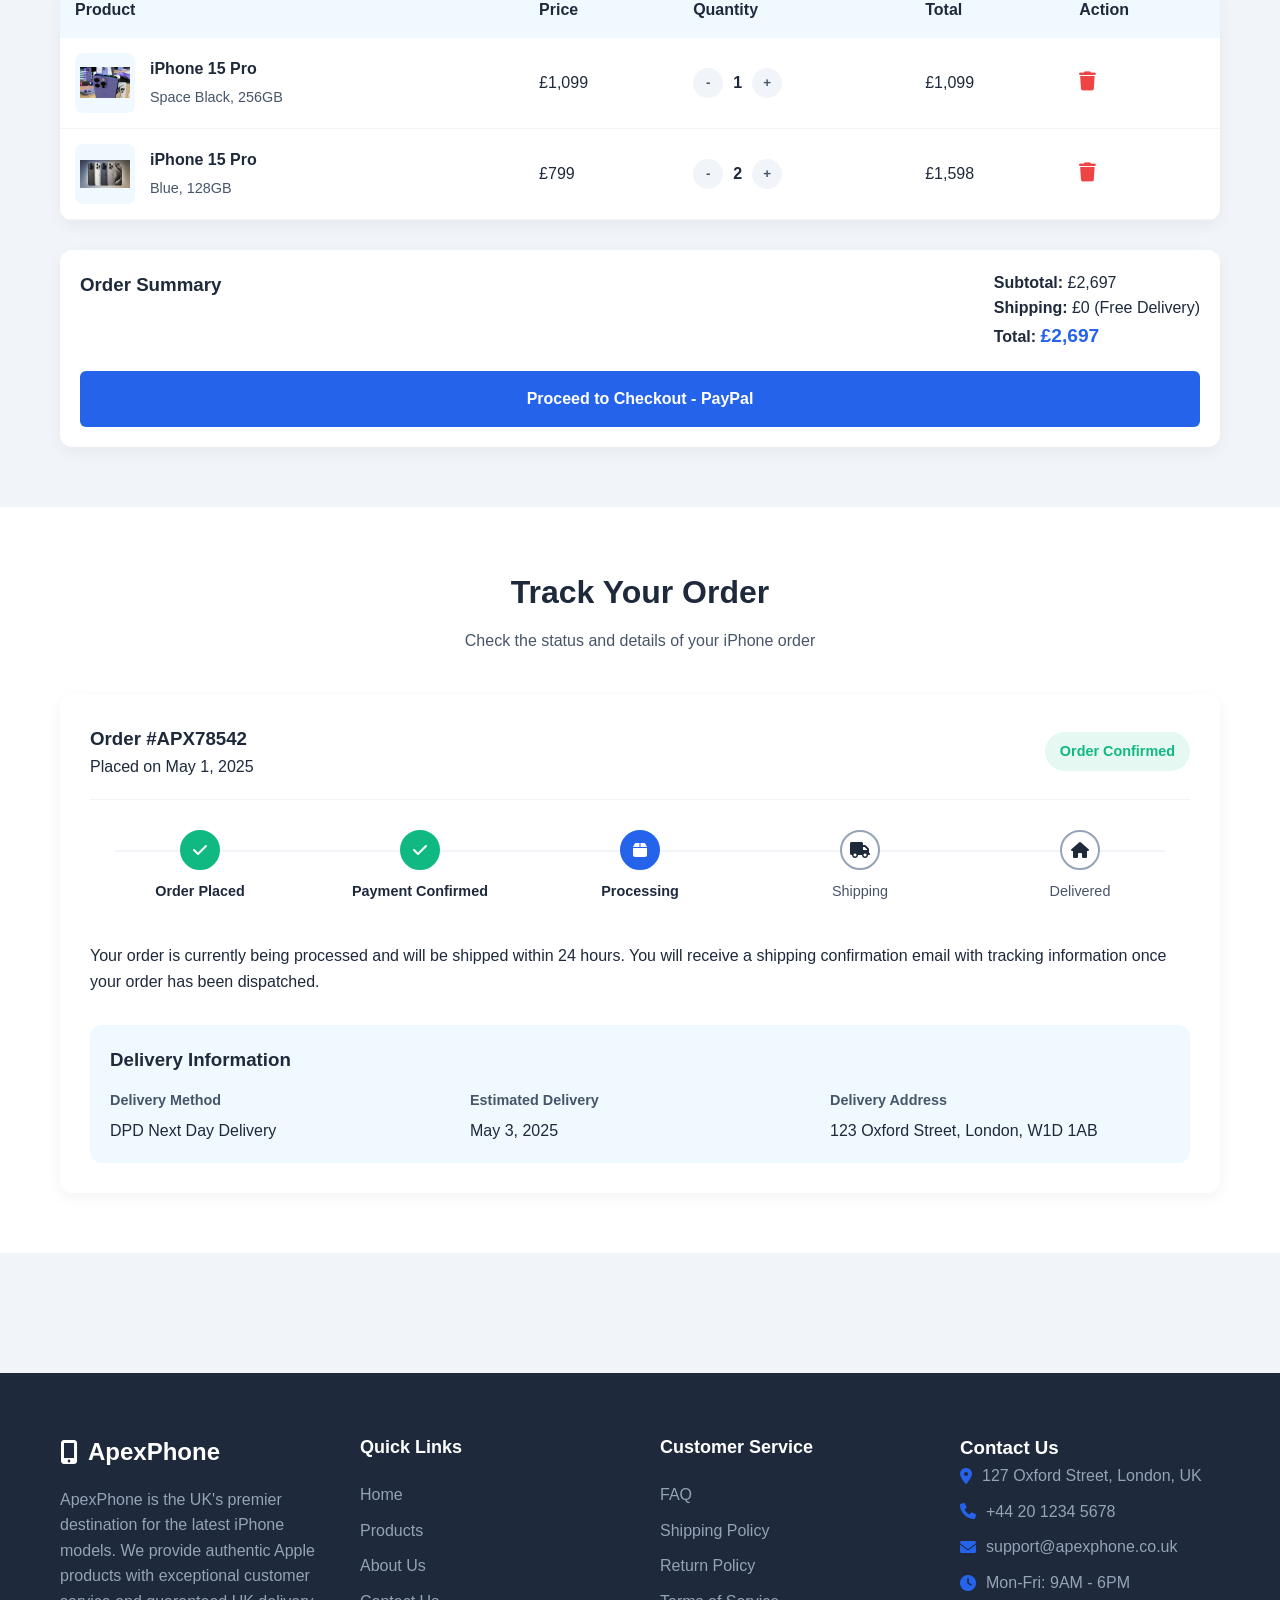
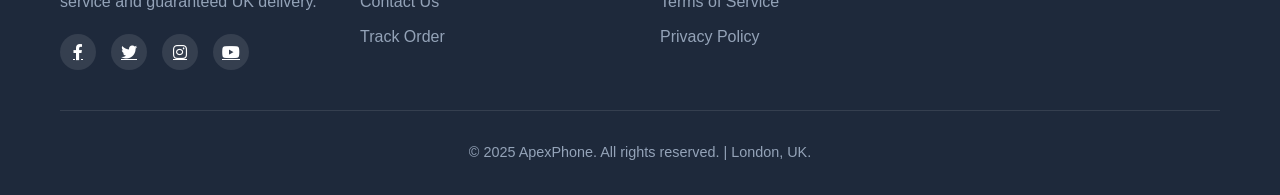
==== commit 6330f103: "apexphones" ====
--- a/index.html
+++ b/index.html
@@ -17,7 +17,7 @@
                     ApexPhone
                 </a>
                 <nav class="nav-menu" id="navMenu">
-                    <ul>
+                    <ul class="nav-links">
                         <li><a href="#">Home</a></li>
                         <li><a href="#products">Products</a></li>
                         <li><a href="#orders">Orders</a></li>
--- a/styles.css
+++ b/styles.css
@@ -66,7 +66,14 @@
         font-size: 28px;
         }
 
-        /* Menu toggle */
+        .mobile-menu-btn {
+            display: none;
+            cursor: pointer;
+            color: white;
+            font-size: 1.5rem;
+        }
+
+        /* Menu toggle
         .mobile-menu-btn {
             font-size: 1.8rem;
             background: none;
@@ -110,7 +117,7 @@
               flex-direction: column;
               gap: 10px;
             }
-          }
+          } */
 
         /* Navigation */
         nav ul {
@@ -225,8 +232,11 @@
         }
 
         .hero-text {
-        flex: 1;
-        z-index: 1;
+            color: white;
+            text-align: center;
+            position: relative;
+            z-index: 1;
+            padding: 0 1rem;
         }
 
         .hero-text h1 {
@@ -877,13 +887,25 @@
         }
         }
 
-        @media (max-width: 768px) {
-        nav ul {
+        @media screen and (max-width: 768px) {
+        .nav-links {
             display: none;
-        }
-
-        .search-box {
-            display: none;
+            position: absolute;
+            top: 60px;
+            right: 0;
+            background-color: white;
+            width: 100%;
+            padding: 20px 0;
+            box-shadow: 0 2px 10px rgba(0, 0, 0, 0.1);
+            align-items: center;
+            flex-direction: column;
+            transition: transform 0.4s ease;
+            transform: translateY(-150%);
+        }
+
+        .nav-links.active {
+            /* display: none; */
+            transform: translateY(0%);
         }
 
         .nav-btn {
@@ -892,6 +914,10 @@
 
         .auth-container {
             flex-direction: column;
+        }
+
+        .mobile-menu-btn {
+            display: block;
         }
 
         .tracking-steps::before {
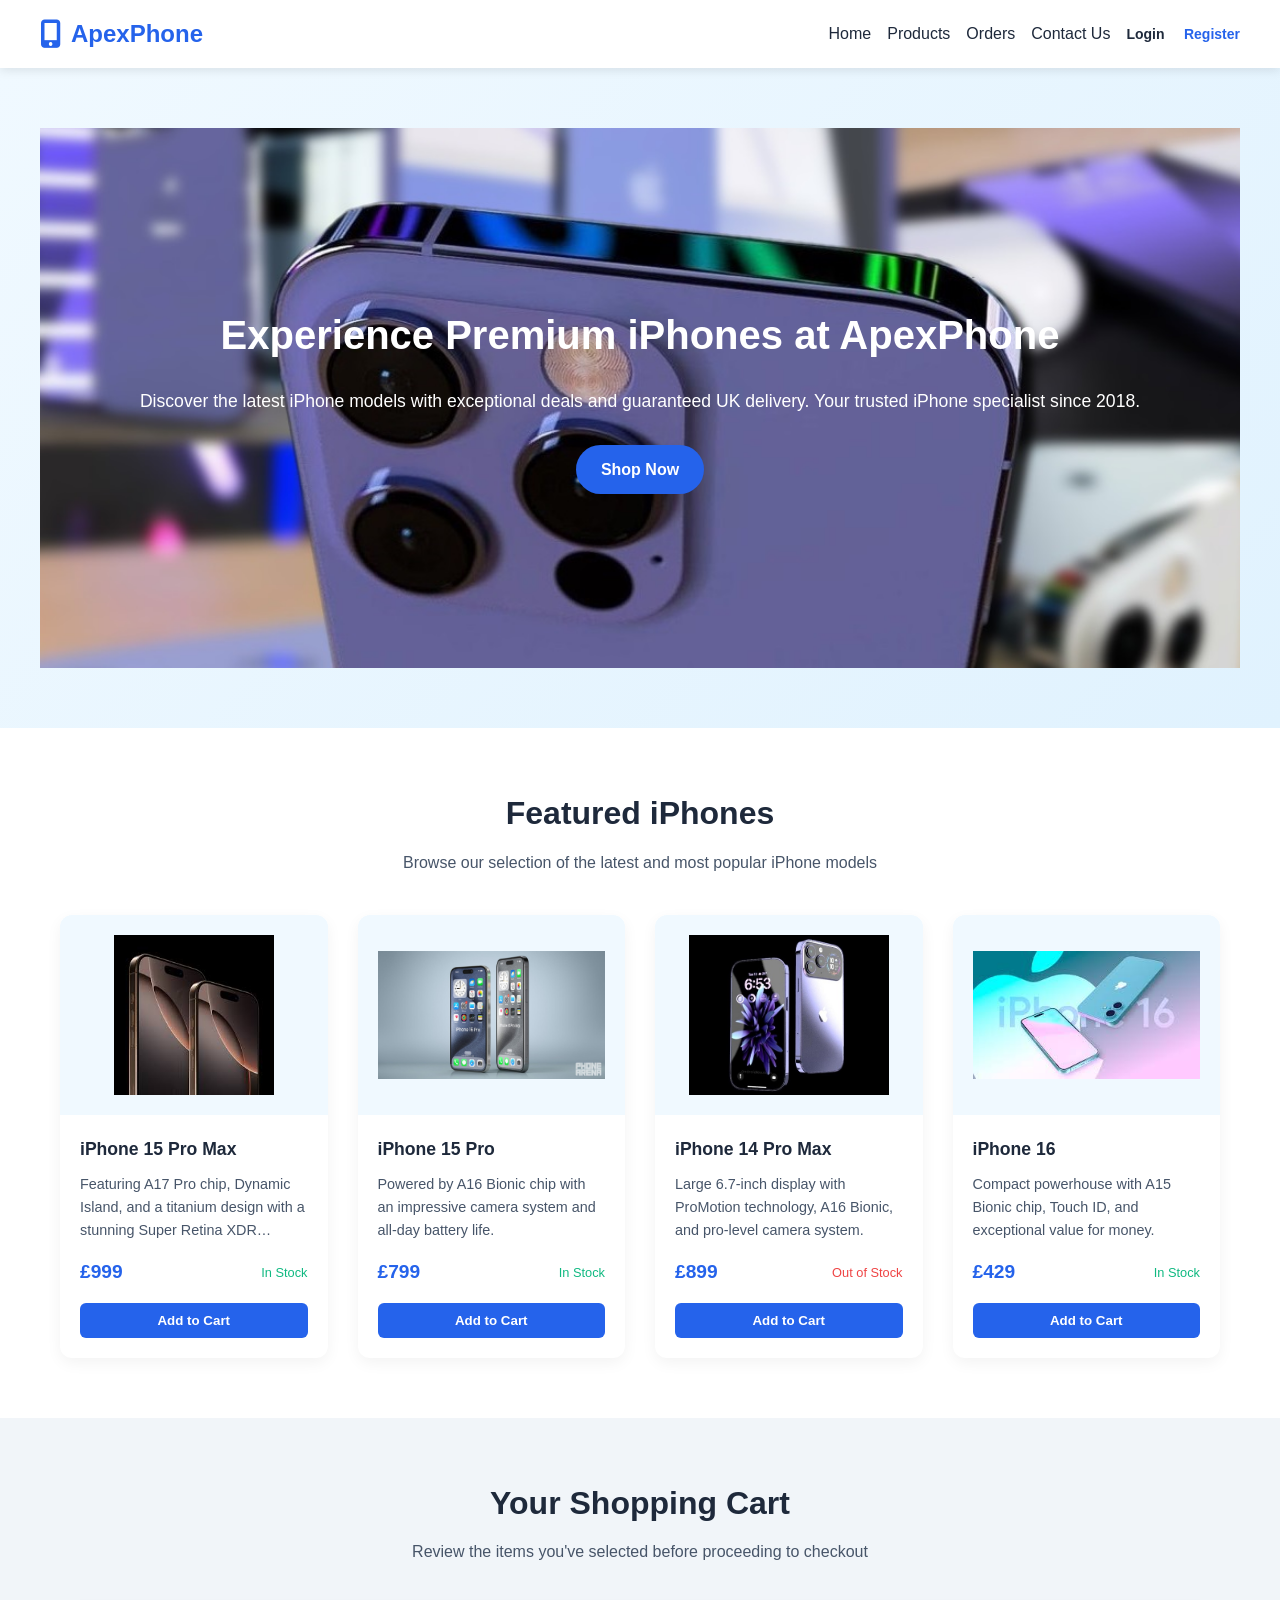
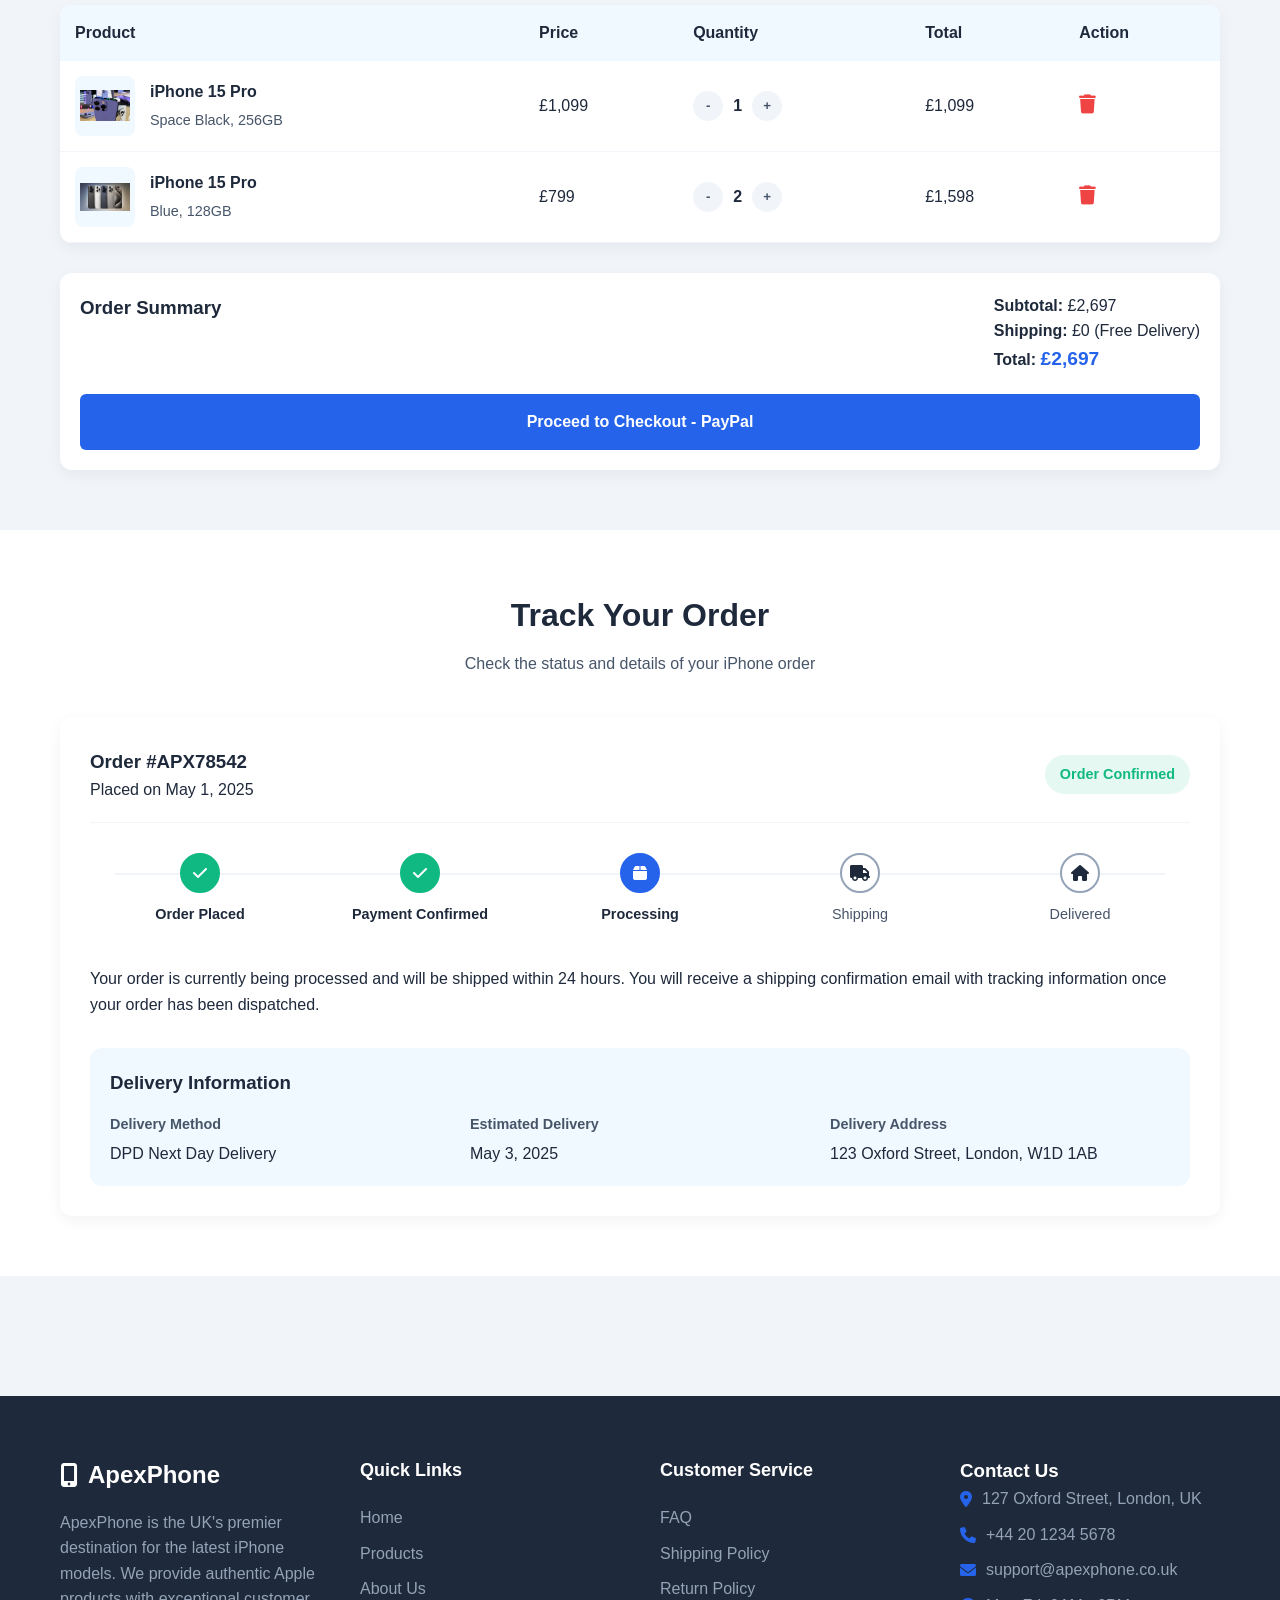
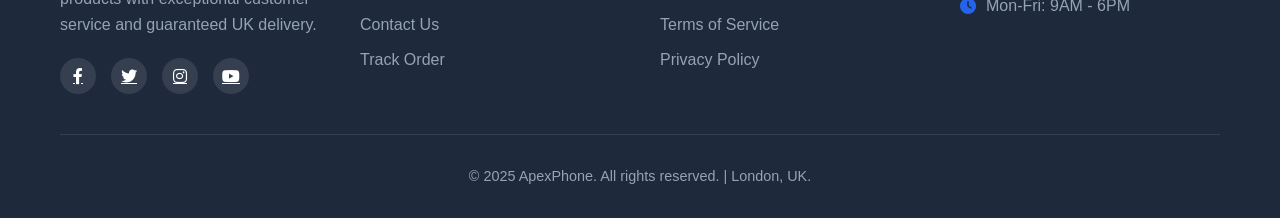
==== commit 54871271: "apexphones" ====
--- a/index.html
+++ b/index.html
@@ -16,17 +16,20 @@
                     <i class="fas fa-mobile-alt"></i>
                     ApexPhone
                 </a>
+                <!-- <div class="mobile-menu-btn">☰</div> -->
+
                 <nav class="nav-menu" id="navMenu">
+                    <div class="mobile-menu-btn">☰</div>
                     <ul class="nav-links">
                         <li><a href="#">Home</a></li>
                         <li><a href="#products">Products</a></li>
                         <li><a href="#orders">Orders</a></li>
                         <li><a href="#contact">Contact Us</a></li>
                         <div class="nav-btn">
-                            <div class="cart-btn">
+                            <!-- <div class="cart-btn">
                                 <i class="fas fa-shopping-cart"></i>
                                 <div id="apexphone_cart" class="cart-count">2</div>
-                            </div>
+                            </div> -->
                             
                             <div class="auth-links">
                                 <a href="login.html">Login</a>
@@ -34,8 +37,6 @@
                             </div>
                         </div>
                     </ul>
-
-                    <div class="mobile-menu-btn">☰</div>
                 </nav>
                 
                 <!-- <div class="nav-btn">
--- a/styles.css
+++ b/styles.css
@@ -55,6 +55,7 @@
         .logo {
         display: flex;
         align-items: center;
+        margin-right: 10px; /* Space between logo and name */
         font-size: 24px;
         font-weight: 700;
         color: var(--primary);
@@ -66,12 +67,43 @@
         font-size: 28px;
         }
 
+        .nav-links {
+            display: flex;
+            gap: 1rem;
+        }
+        
         .mobile-menu-btn {
             display: none;
+            font-size: 24px;
             cursor: pointer;
-            color: white;
-            font-size: 1.5rem;
-        }
+        }
+        
+        /* Mobile view
+        @media (max-width: 768px) {
+            .nav-links {
+                display: none;
+                flex-direction: column;
+                background: #fff;
+                position: absolute;
+                top: 60px;
+                left: 0;
+                width: 100%;
+                padding: 1rem;
+            }
+
+            .nav-links.active {
+                display: flex;
+              }
+        
+            /* .nav-links.active {
+                display: flex;
+            } */
+        
+            /* .mobile-menu-btn {
+                display: block;
+            }
+        } */ 
+        
 
         /* Menu toggle
         .mobile-menu-btn {
@@ -352,7 +384,8 @@
         font-size: 0.9rem;
         margin-bottom: 15px;
         display: -webkit-box;
-        -webkit-line-clamp: 2;
+        -webkit-line-clamp: 3;
+        line-clamp: 3;
         -webkit-box-orient: vertical;
         overflow: hidden;
         }
@@ -876,7 +909,7 @@
         font-size: 0.9rem;
         }
 
-        /* Responsive */
+        /* Responsive
         @media (max-width: 992px) {
         .hero-content {
             flex-direction: column;
@@ -885,9 +918,9 @@
         .hero-text {
             text-align: center;
         }
-        }
-
-        @media screen and (max-width: 768px) {
+        } */
+
+        @media (max-width: 768px) {
         .nav-links {
             display: none;
             position: absolute;
@@ -904,9 +937,14 @@
         }
 
         .nav-links.active {
-            /* display: none; */
+            display: flex;
             transform: translateY(0%);
         }
+
+        .nav-menu ul {
+            flex-direction: column;
+            gap: 10px;
+          }
 
         .nav-btn {
             margin-left: auto;
